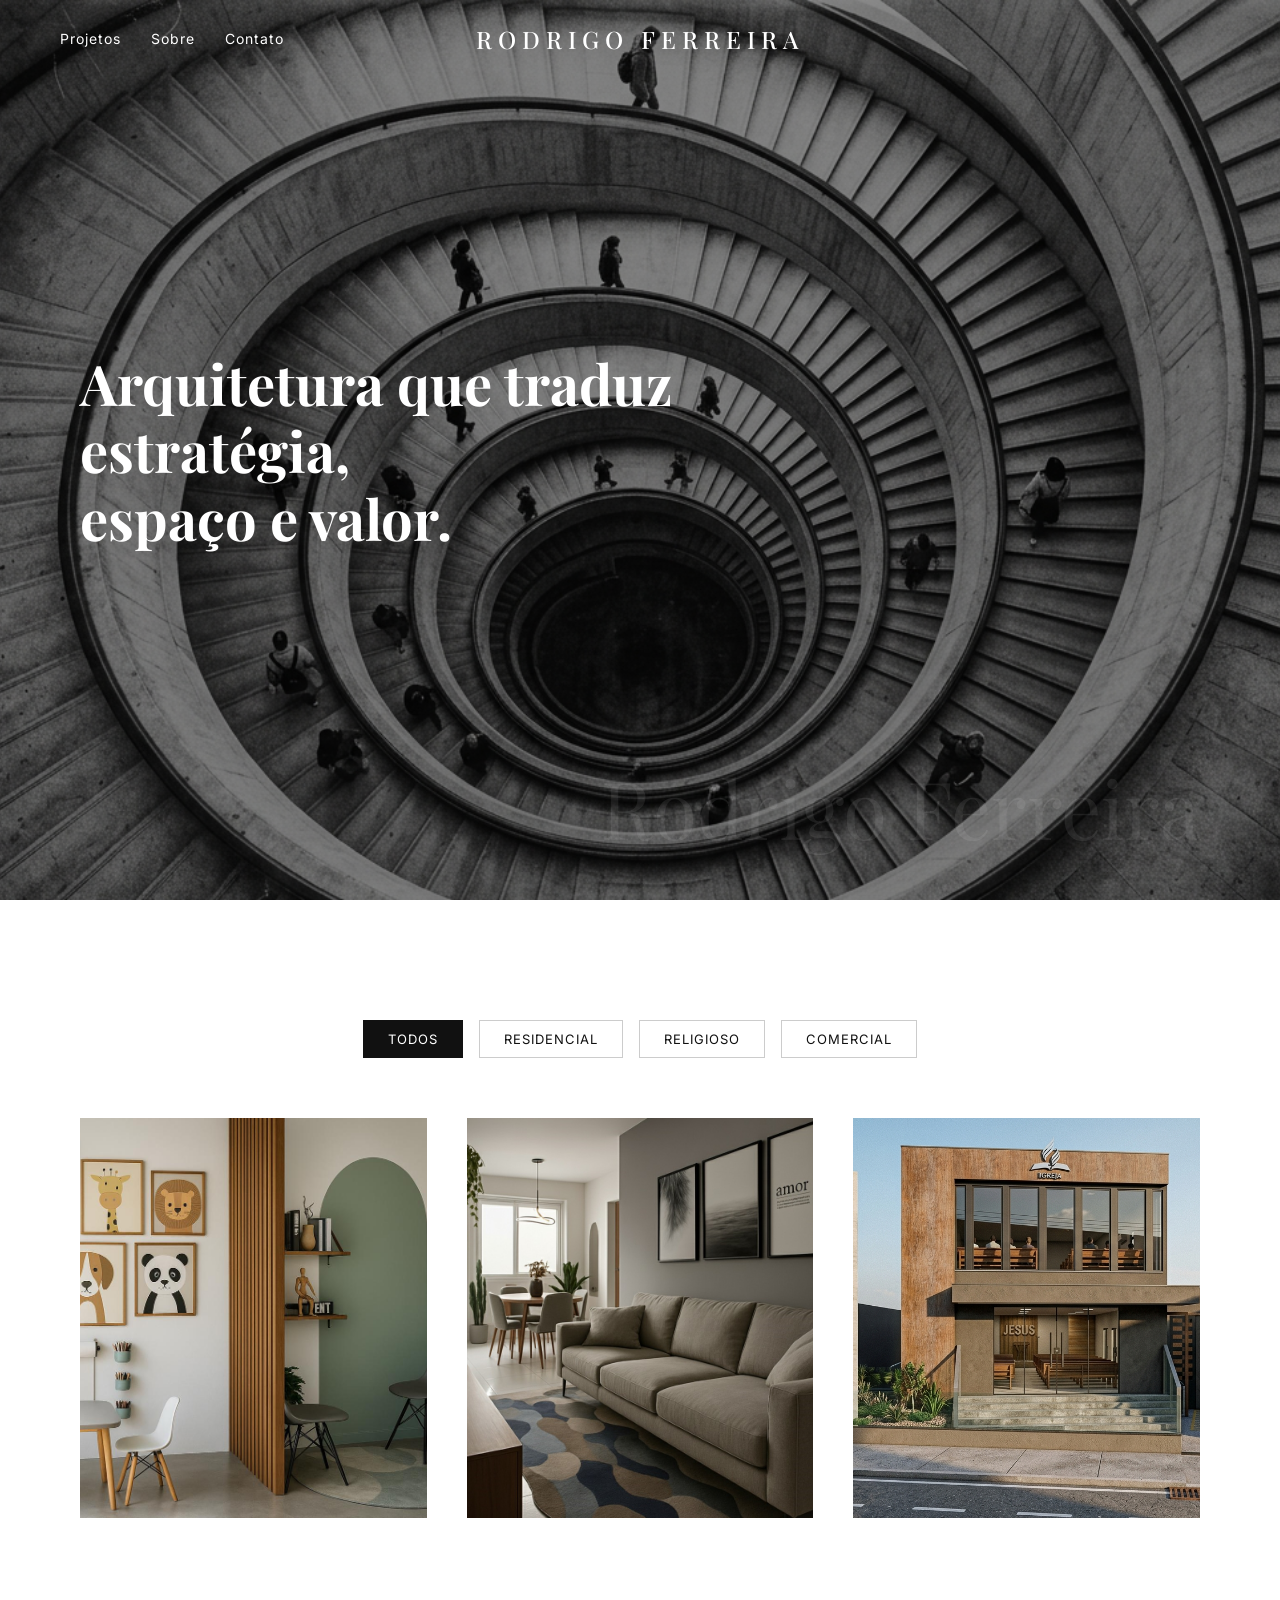
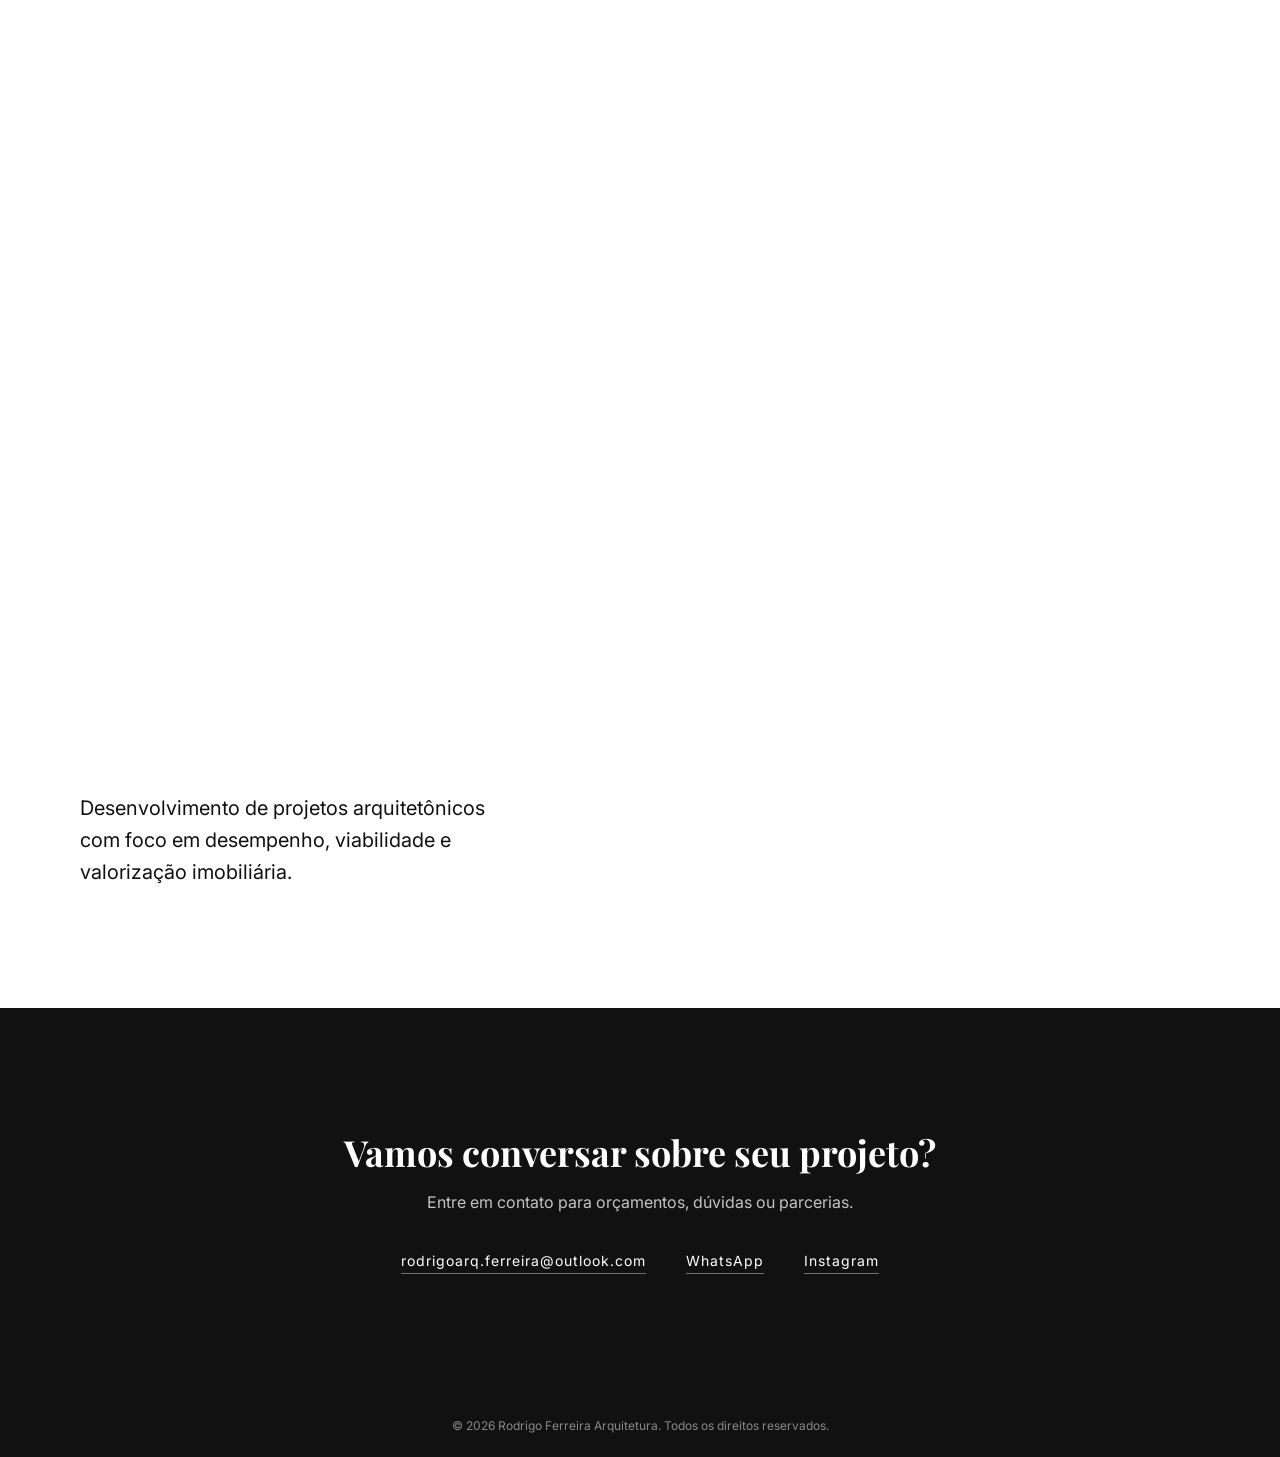
==== index.html @ 80973c03 "Update index.html" ====
<!DOCTYPE html>
<html lang="pt-br">
<head>
<meta charset="UTF-8">
<meta name="viewport" content="width=device-width, initial-scale=1.0">

<title>Rodrigo Ferreira | Arquitetura</title>
<meta name="description" content="Portfólio de projetos arquitetônicos de Rodrigo Ferreira: residencial, comercial e institucional, com foco em desempenho, viabilidade e valorização imobiliária.">

<link href="https://fonts.googleapis.com/css2?family=Playfair+Display:wght@600&family=Inter:wght@300;400&display=swap" rel="stylesheet">

<link rel="stylesheet" href="style.css">
</head>

<body>

<!-- NAV -->
<header class="nav">
    <div class="logo">Rodrigo Ferreira</div>

    <button class="menu-toggle" aria-label="Abrir menu" aria-expanded="false">
        <span></span>
        <span></span>
        <span></span>
    </button>

    <div class="menu">
        <a href="#portfolio">Projetos</a>
        <a href="#about">Sobre</a>
        <a href="#contato">Contato</a>
    </div>
</header>

<!-- HERO COM FUNDO -->
<section class="hero">
    <div class="overlay"></div>

    <h1>
        Arquitetura que traduz estratégia,<br>
        espaço e valor.
    </h1>

    <span class="hero-name">Rodrigo Ferreira</span>
</section>

<!-- PORTFÓLIO -->
<section class="portfolio" id="portfolio">

    <!-- FILTROS DE CATEGORIA -->
    <div class="filters">
        <button class="filter-btn active" data-filter="todos">Todos</button>
        <button class="filter-btn" data-filter="residencial">Residencial</button>
        <button class="filter-btn" data-filter="religioso">Religioso</button>
        <button class="filter-btn" data-filter="comercial">Comercial</button>
    </div>

    <div class="grid">

    <!-- PROJETO 1 -->
    <div class="item" data-category="comercial" data-title="Consultório de Psicologia" data-images="assets/images/psicologia-1.jpg, assets/images/psicologia-2.jpg, assets/images/psicologia-3.jpg">
        <img src="assets/images/psicologia-1.jpg" alt="Consultório de Psicologia" loading="lazy">

        <div class="project-info">
            <h3>Consultório de Psicologia</h3>
            <p>
                Sala comercial projetada para atendimento infantil e adulto,
                com ambientes integrados e abordagem acolhedora.
            </p>
        </div>
    </div>

    <!-- PROJETO 2 -->
    <div class="item" data-category="residencial" data-title="Apartamento Residencial" data-images="assets/images/residencial-1.jpg, assets/images/residencial-2.jpg, assets/images/residencial-3.jpg, assets/images/residencial-4.jpg, assets/images/residencial-5.jpg, assets/images/residencial-6.jpg, assets/images/residencial-7.jpg">
        <img src="assets/images/residencial-1.jpg" alt="Apartamento Residencial" loading="lazy">

        <div class="project-info">
            <h3>Apartamento Residencial</h3>
            <p>
                Projeto de apartamento contemporâneo com ênfase na integração espacial,
                iluminação natural e soluções funcionais para o cotidiano.
            </p>
        </div>
    </div>

    <!-- PROJETO 3 -->
    <div class="item" data-category="religioso" data-title="Igreja Templo do Deus Vivo" data-images="assets/images/religioso-1.jpg, assets/images/religioso-2.jpg, assets/images/religioso-3.jpg, assets/images/religioso-4.jpg">
        <img src="assets/images/religioso-1.jpg" alt="Templo Religioso" loading="lazy">

        <div class="project-info">
            <h3>Igreja Templo do Deus Vivo</h3>
            <p>
                Projeto arquitetônico de templo religioso com foco na organização
                dos espaços de culto, conforto dos usuários e valorização da
                experiência coletiva.
            </p>
        </div>
    </div>

    </div>

</section>

<!-- LIGHTBOX / GALERIA DO PROJETO -->
<div class="lightbox" id="lightbox">
    <button class="lightbox-close" aria-label="Fechar">&times;</button>
    <button class="lightbox-prev" aria-label="Foto anterior">&#8249;</button>

    <div class="lightbox-content">
        <img src="" alt="" id="lightbox-img">
        <h3 id="lightbox-title"></h3>
        <span class="lightbox-counter" id="lightbox-counter"></span>
    </div>

    <button class="lightbox-next" aria-label="Próxima foto">&#8250;</button>
</div>

<!-- VÍDEO DE DESTAQUE -->
<section class="video-section">

    <video autoplay muted loop playsinline>
        <source src="assets/videos/projeto_video.mp4" type="video/mp4">
        Seu navegador não suporta vídeo.
    </video>

    <div class="video-overlay">
        <h2>PROJETO EM DESTAQUE</h2>
    </div>

</section>

<!-- SOBRE -->
<section class="about" id="about">
    <p>
        Desenvolvimento de projetos arquitetônicos com foco em desempenho,
        viabilidade e valorização imobiliária.
    </p>
</section>

<!-- CONTATO -->
<section class="contato" id="contato">
    <h2>Vamos conversar sobre seu projeto?</h2>
    <p>Entre em contato para orçamentos, dúvidas ou parcerias.</p>

    <div class="contato-links">
        <a href="mailto:rodrigoarq.ferreira@outlook.com">rodrigoarq.ferreira@outlook.com</a>
        <a href="https://wa.me/5531992468244" target="_blank" rel="noopener">WhatsApp</a>
        <a href="https://www.instagram.com/rdgoarquiteto?igsh=bmphaG1iZGh3NHo5&utm_source=qr" target="_blank" rel="noopener">Instagram</a>
    </div>
</section>

<footer class="footer">
    <p>&copy; 2026 Rodrigo Ferreira Arquitetura. Todos os direitos reservados.</p>
</footer>

<script src="script.js"></script>

</body>
</html>
---- style.css ----
* {
    margin: 0;
    padding: 0;
    box-sizing: border-box;
}

body {
    font-family: 'Inter', sans-serif;
    color: #fff;
}

/* NAV */
.nav {
    position: fixed;
    width: 100%;
    top: 0;
    padding: 30px 60px;
    display: flex;
    align-items: center;
    justify-content: space-between;
    z-index: 10;
    transition: all 0.3s ease;
}

.logo {
    position: absolute;
    left: 50%;
    transform: translateX(-50%);

    font-family: 'Playfair Display', serif;
    font-size: 24px;
    letter-spacing: 6px;
    text-transform: uppercase;
    font-weight: 500;
}

/* HERO COM IMAGEM */
.hero {
    height: 100vh;
    background: url('assets/images/fundo.jpg') center/cover no-repeat;
    display: flex;
    align-items: center;
    padding: 0 80px;
    position: relative;
}

/* ESCURECER FUNDO (IMPORTANTE PRA LEGIBILIDADE) */
.overlay {
    position: absolute;
    width: 100%;
    height: 100%;
    background: rgba(0,0,0,0.45);
    top: 0;
    left: 0;
    z-index: 1;
}

/* TEXTO */
.hero h1 {
    position: relative;
    font-family: 'Playfair Display', serif;
    font-size: 56px;
    max-width: 700px;
    line-height: 1.2;
    z-index: 2;
}

.hero-name {
    position: absolute;
    bottom: 40px;
    right: 80px;

    font-family: 'Playfair Display', serif;
    font-size: 80px;

    color: white;
    opacity: 0.08;

    z-index: 2;
    pointer-events: none;
}

/* PORTFÓLIO */
.portfolio {
    padding: 120px 80px;
    background: #fff;
    color: #111;
}

/* FILTROS DE CATEGORIA */
.filters {
    display: flex;
    justify-content: center;
    gap: 16px;
    margin-bottom: 60px;
    flex-wrap: wrap;
}

.filter-btn {
    background: none;
    border: 1px solid #ccc;
    color: #111;
    padding: 10px 24px;
    font-family: 'Inter', sans-serif;
    font-size: 13px;
    letter-spacing: 1px;
    text-transform: uppercase;
    cursor: pointer;
    transition: all 0.3s ease;
}

.filter-btn:hover {
    border-color: #111;
}

.filter-btn.active {
    background: #111;
    color: #fff;
    border-color: #111;
}

.grid {
    display: grid;
    grid-template-columns: repeat(3, 1fr);
    gap: 40px;
}

.item.hidden {
    display: none;
}

/* CARD DO PROJETO */
.item {
    position: relative;
    overflow: hidden;
    cursor: pointer;
}

.item img {
    width: 100%;
    height: 400px;
    object-fit: cover;
    transition: transform 0.6s ease;
}

.item:hover img {
    transform: scale(1.05);
}

.project-info {
    position: absolute;
    bottom: 0;
    left: 0;
    width: 100%;
    padding: 25px;

    background: linear-gradient(transparent, rgba(0,0,0,0.8));
    color: white;

    opacity: 0;
    transition: opacity 0.4s ease;
}

.item:hover .project-info {
    opacity: 1;
}

.project-info h3 {
    font-family: 'Playfair Display', serif;
    font-size: 20px;
    margin-bottom: 8px;
}

.project-info p {
    font-size: 14px;
    line-height: 1.4;
}

/* SOBRE */
.about {
    padding: 120px 80px;
    background: #fff;
    color: #111;
    font-size: 20px;
    max-width: 600px;
    line-height: 1.6;
}

/* MENU */
.menu {
    display: flex;
    gap: 30px;
}

.menu a {
    position: relative;
    text-decoration: none;
    color: white;
    font-size: 14px;
    letter-spacing: 1px;
}

.menu a::after {
    content: "";
    position: absolute;
    left: 0;
    bottom: -6px;

    width: 100%;
    height: 1px;
    background: currentColor;

    opacity: 0;
    transform: translateX(-10px);

    transition: all 0.5s ease;
}

.menu a:visited,
.menu a:link,
.menu a:hover,
.menu a:active {
    color: inherit;
}

.menu a:hover::after {
    opacity: 1;
    transform: translateX(0);
}

.logo,
.menu a {
    color: white;
    transition: color 0.3s ease;
}

/* ESTADO AO ROLAR */
.nav.scrolled {
    background: rgba(255,255,255,0.85);
    backdrop-filter: blur(15px);
}

.nav.scrolled .logo,
.nav.scrolled .menu a {
    color: #111;
}

/* BOTÃO HAMBÚRGUER (só aparece no mobile) */
.menu-toggle {
    display: none;
    flex-direction: column;
    justify-content: center;
    gap: 5px;
    width: 32px;
    height: 32px;
    background: none;
    border: none;
    cursor: pointer;
    z-index: 20;
}

.menu-toggle span {
    display: block;
    width: 100%;
    height: 2px;
    background: white;
    transition: all 0.3s ease;
}

.nav.scrolled .menu-toggle span {
    background: #111;
}

.menu-toggle.open span:nth-child(1) {
    transform: translateY(7px) rotate(45deg);
}

.menu-toggle.open span:nth-child(2) {
    opacity: 0;
}

.menu-toggle.open span:nth-child(3) {
    transform: translateY(-7px) rotate(-45deg);
}

/* SEÇÃO DE VÍDEO */
.video-section {
    position: relative;
    width: 100%;
    height: 70vh;
    overflow: hidden;
}

.video-section video {
    width: 100%;
    height: 100%;
    object-fit: cover;
}

.video-overlay {
    position: absolute;
    bottom: 30px;
    left: 40px;
    background: none;
}

.video-overlay h2 {
    font-size: 15px;
    opacity: 0.4;
    letter-spacing: 2px;
    color: white;
}

/* CONTATO */
.contato {
    padding: 120px 80px;
    background: #111;
    color: #fff;
    text-align: center;
}

.contato h2 {
    font-family: 'Playfair Display', serif;
    font-size: 36px;
    margin-bottom: 16px;
}

.contato p {
    font-size: 16px;
    opacity: 0.75;
    margin-bottom: 40px;
}

.contato-links {
    display: flex;
    justify-content: center;
    gap: 40px;
    flex-wrap: wrap;
}

.contato-links a {
    color: #fff;
    text-decoration: none;
    font-size: 14px;
    letter-spacing: 1px;
    border-bottom: 1px solid rgba(255,255,255,0.4);
    padding-bottom: 4px;
    transition: opacity 0.3s ease;
}

.contato-links a:hover {
    opacity: 0.6;
}

/* FOOTER */
.footer {
    background: #111;
    color: rgba(255,255,255,0.5);
    text-align: center;
    padding: 24px;
    font-size: 12px;
}

/* LIGHTBOX */
.lightbox {
    display: none;
    position: fixed;
    top: 0;
    left: 0;
    width: 100%;
    height: 100%;
    background: rgba(0,0,0,0.92);
    z-index: 100;
    align-items: center;
    justify-content: center;
}

.lightbox.open {
    display: flex;
}

.lightbox-content {
    max-width: 85%;
    max-height: 85vh;
    text-align: center;
}

.lightbox-content img {
    max-width: 100%;
    max-height: 70vh;
    object-fit: contain;
    display: block;
    margin: 0 auto;
}

.lightbox-content h3 {
    font-family: 'Playfair Display', serif;
    color: #fff;
    margin-top: 20px;
    font-size: 20px;
}

.lightbox-counter {
    display: block;
    color: rgba(255,255,255,0.5);
    font-size: 13px;
    margin-top: 8px;
    letter-spacing: 1px;
}

.lightbox-close,
.lightbox-prev,
.lightbox-next {
    position: absolute;
    background: none;
    border: none;
    color: #fff;
    cursor: pointer;
    transition: opacity 0.3s ease;
}

.lightbox-close {
    top: 24px;
    right: 32px;
    font-size: 36px;
    line-height: 1;
}

.lightbox-prev,
.lightbox-next {
    top: 50%;
    transform: translateY(-50%);
    font-size: 48px;
    padding: 0 16px;
}

.lightbox-prev {
    left: 16px;
}

.lightbox-next {
    right: 16px;
}

.lightbox-close:hover,
.lightbox-prev:hover,
.lightbox-next:hover {
    opacity: 0.6;
}

/* ===================== */
/* RESPONSIVO TABLET */
/* ===================== */
@media (max-width: 1024px) {
    .grid {
        grid-template-columns: repeat(2, 1fr);
    }
}

/* ===================== */
/* RESPONSIVO MOBILE */
/* ===================== */
@media (max-width: 768px) {

    /* NAV */
    .nav {
        padding: 20px;
    }

    .logo {
        font-size: 18px;
        letter-spacing: 3px;
    }

    .menu-toggle {
        display: flex;
        margin-left: auto;
    }

    .menu {
        display: none;
        position: fixed;
        top: 0;
        right: 0;
        height: 100vh;
        width: 70%;
        max-width: 300px;
        background: #111;
        flex-direction: column;
        align-items: flex-start;
        justify-content: center;
        gap: 30px;
        padding: 40px;
    }

    .menu.open {
        display: flex;
    }

    .menu a {
        color: #fff;
        font-size: 18px;
    }

    /* HERO */
    .hero {
        padding: 0 20px;
        height: 80vh;
    }

    .hero h1 {
        font-size: 32px;
    }

    .hero-name {
        font-size: 40px;
        right: 20px;
        bottom: 20px;
    }

    /* PORTFÓLIO */
    .portfolio {
        padding: 60px 20px;
    }

    .filters {
        gap: 10px;
        margin-bottom: 40px;
    }

    .filter-btn {
        padding: 8px 16px;
        font-size: 12px;
    }

    .grid {
        grid-template-columns: 1fr;
        gap: 20px;
    }

    .item img {
        height: 250px;
    }

    /* SOBRE */
    .about {
        padding: 60px 20px;
        font-size: 16px;
    }

    /* CONTATO */
    .contato {
        padding: 60px 20px;
    }

    .contato-links {
        flex-direction: column;
        gap: 20px;
    }

    /* LIGHTBOX */
    .lightbox-content {
        max-width: 95%;
    }

    .lightbox-close {
        top: 16px;
        right: 16px;
        font-size: 30px;
    }

    .lightbox-prev,
    .lightbox-next {
        font-size: 32px;
        padding: 0 8px;
    }
}
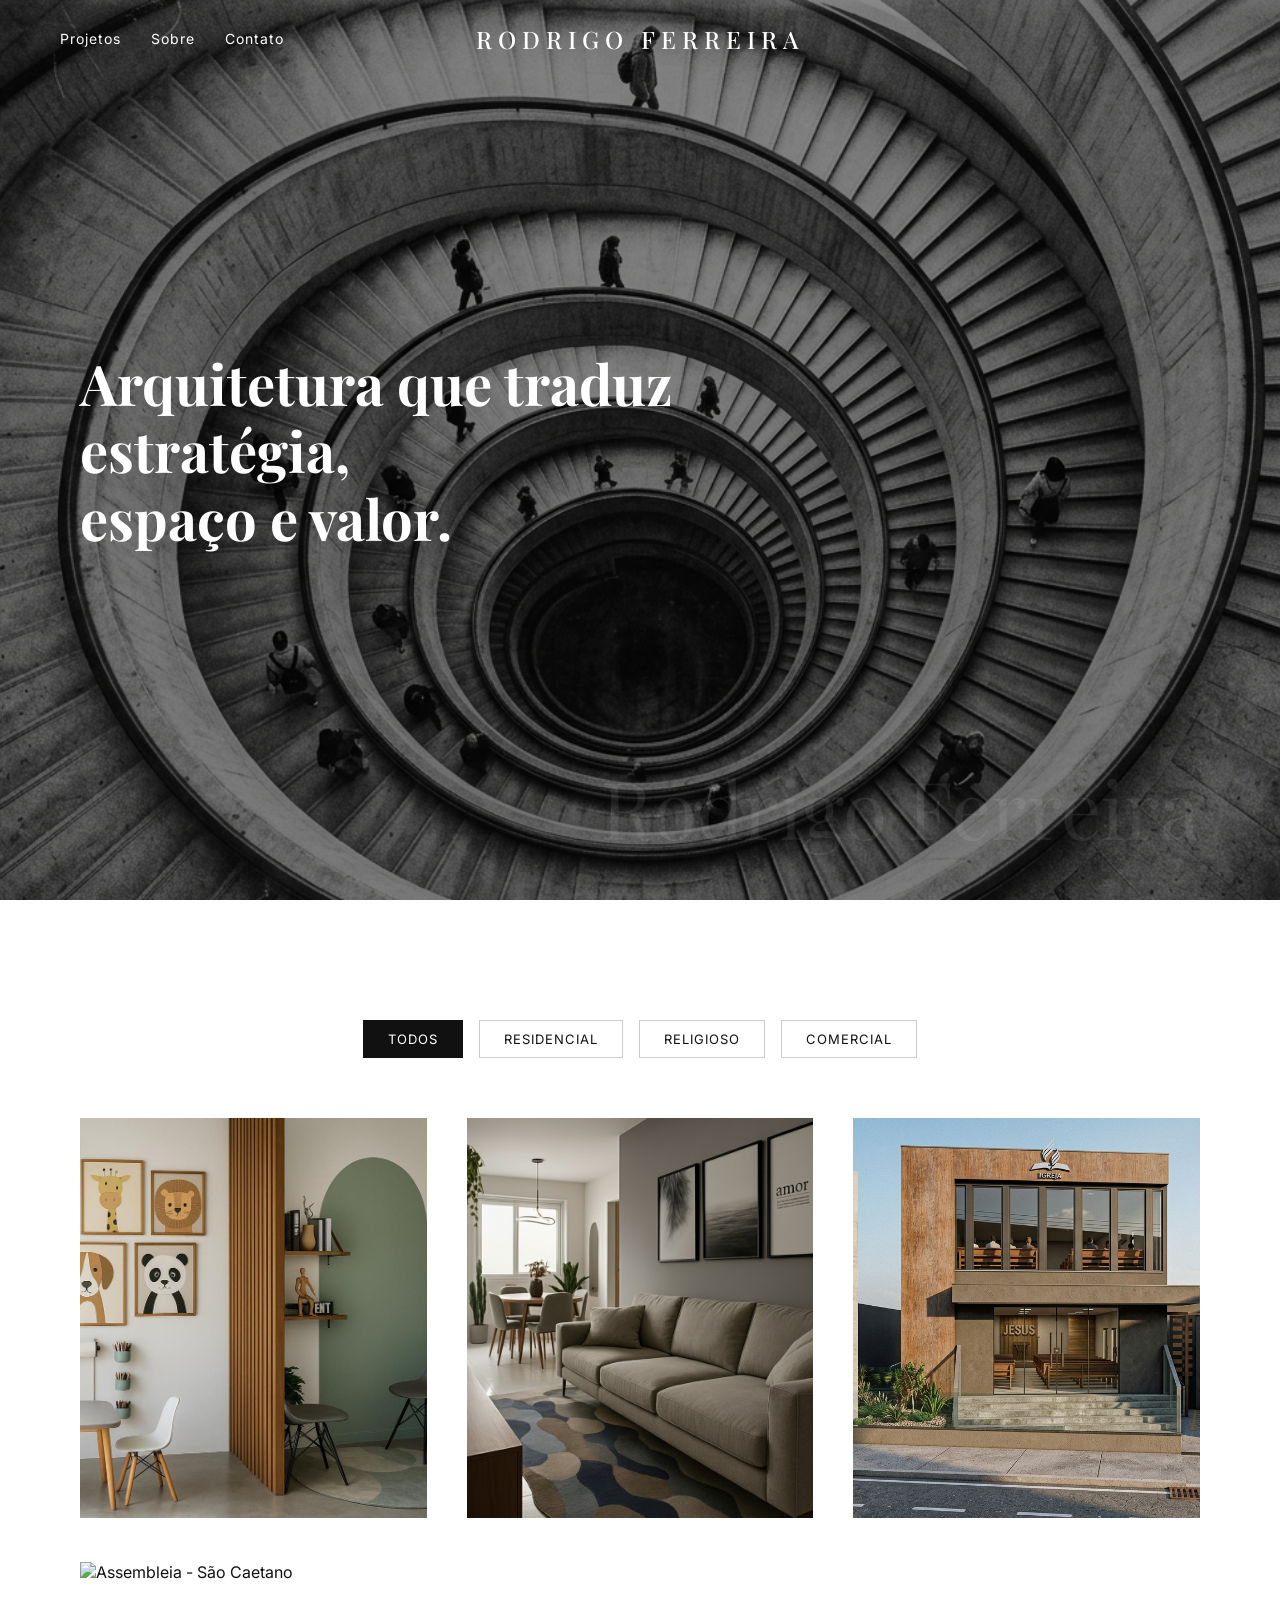
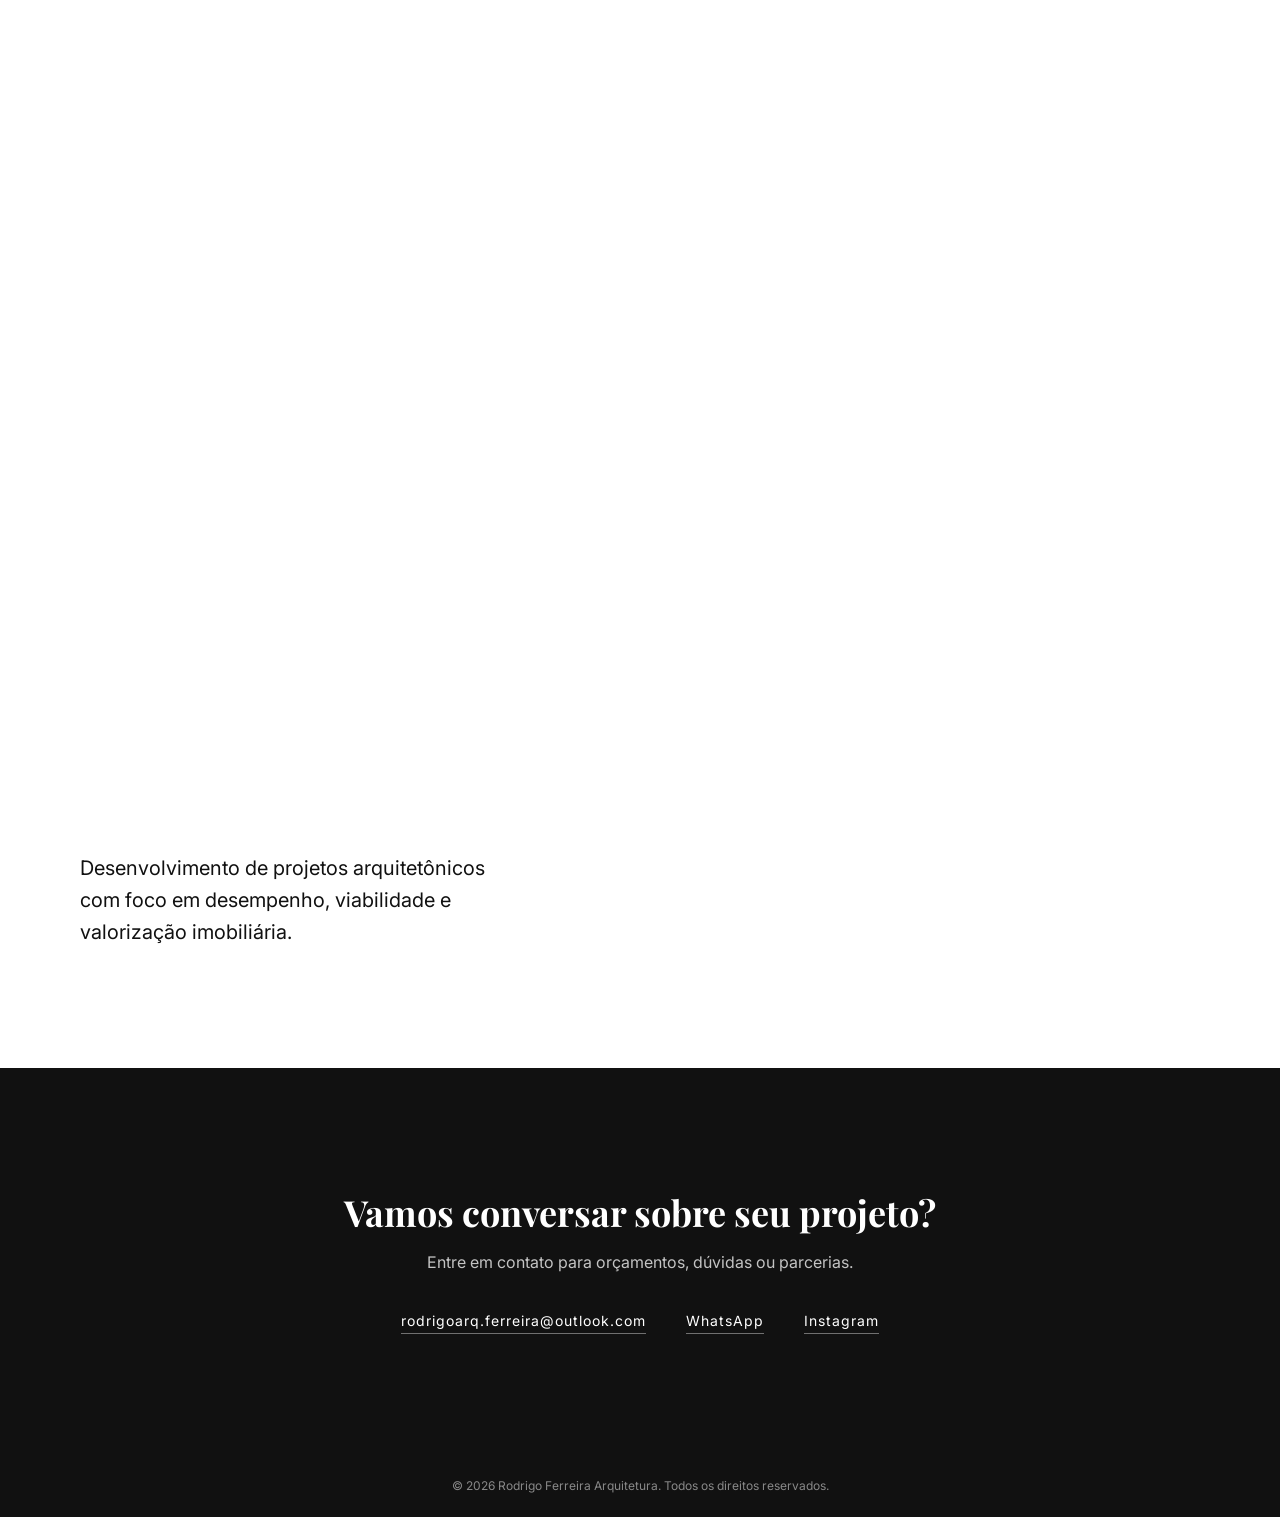
==== commit b30a2683: "Update index.html" ====
--- a/index.html
+++ b/index.html
@@ -96,7 +96,19 @@
         </div>
     </div>
 
+    <!-- PROJETO 4 -->
+    <div class="item" data-category="religioso" data-title="Assembleia - São Caetano" data-images="assets/images/assembleia-saocaetano-1.jpg, assets/images/assembleia-saocaetano-2.jpg, assets/images/assembleia-saocaetano-3.jpg, assets/images/assembleia-saocaetano-4.jpg, assets/images/assembleia-saocaetano-5.jpg">
+        <img src="assets/images/assembleia-saocaetano-1.jpg" alt="Assembleia - São Caetano" loading="lazy">
+ 
+        <div class="project-info">
+            <h3>Assembleia - São Caetano</h3>
+            <p>
+                Reforma arquitetônica com foco na renovação da fachada, hall de entrada e ambientes internos do templo, unindo identidade visual renovada ao conforto e funcionalidade dos espaços de culto.
+            </p>
+        </div>
     </div>
+ 
+    </div>    
 
 </section>
 
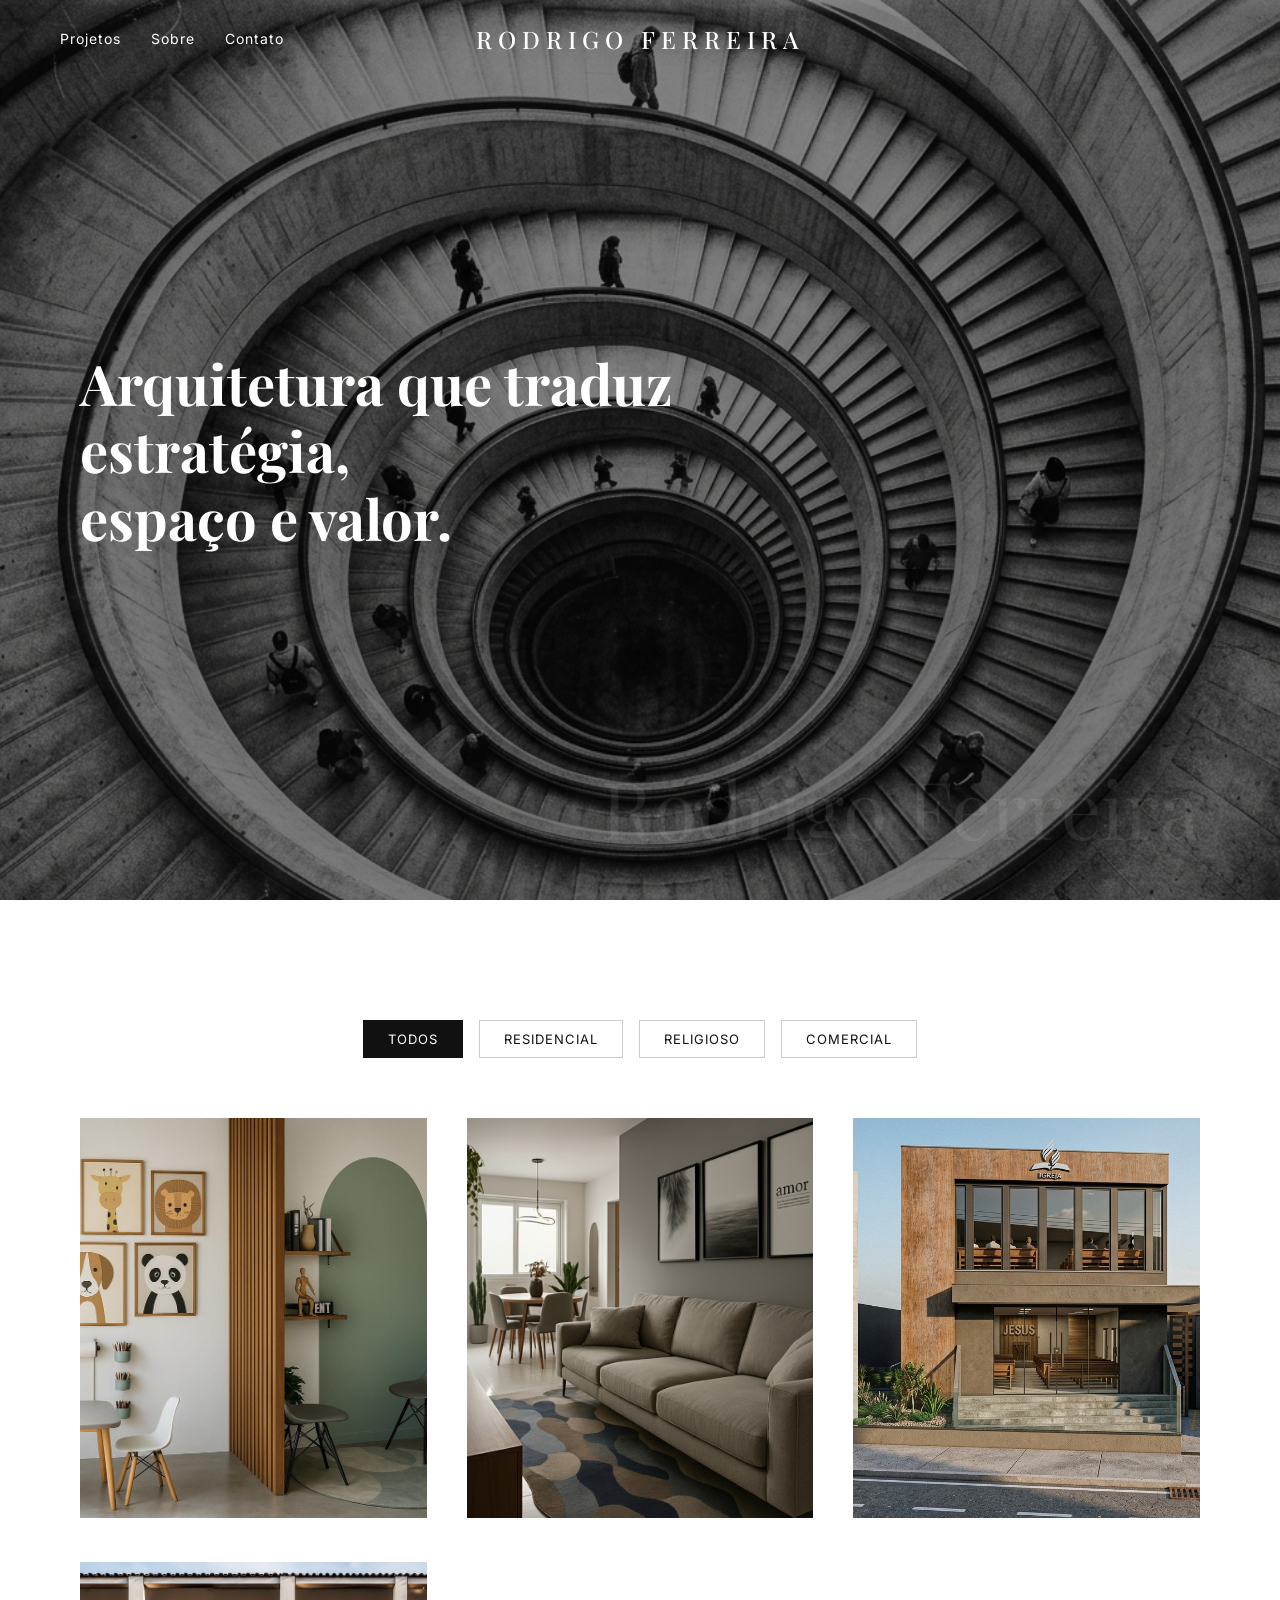
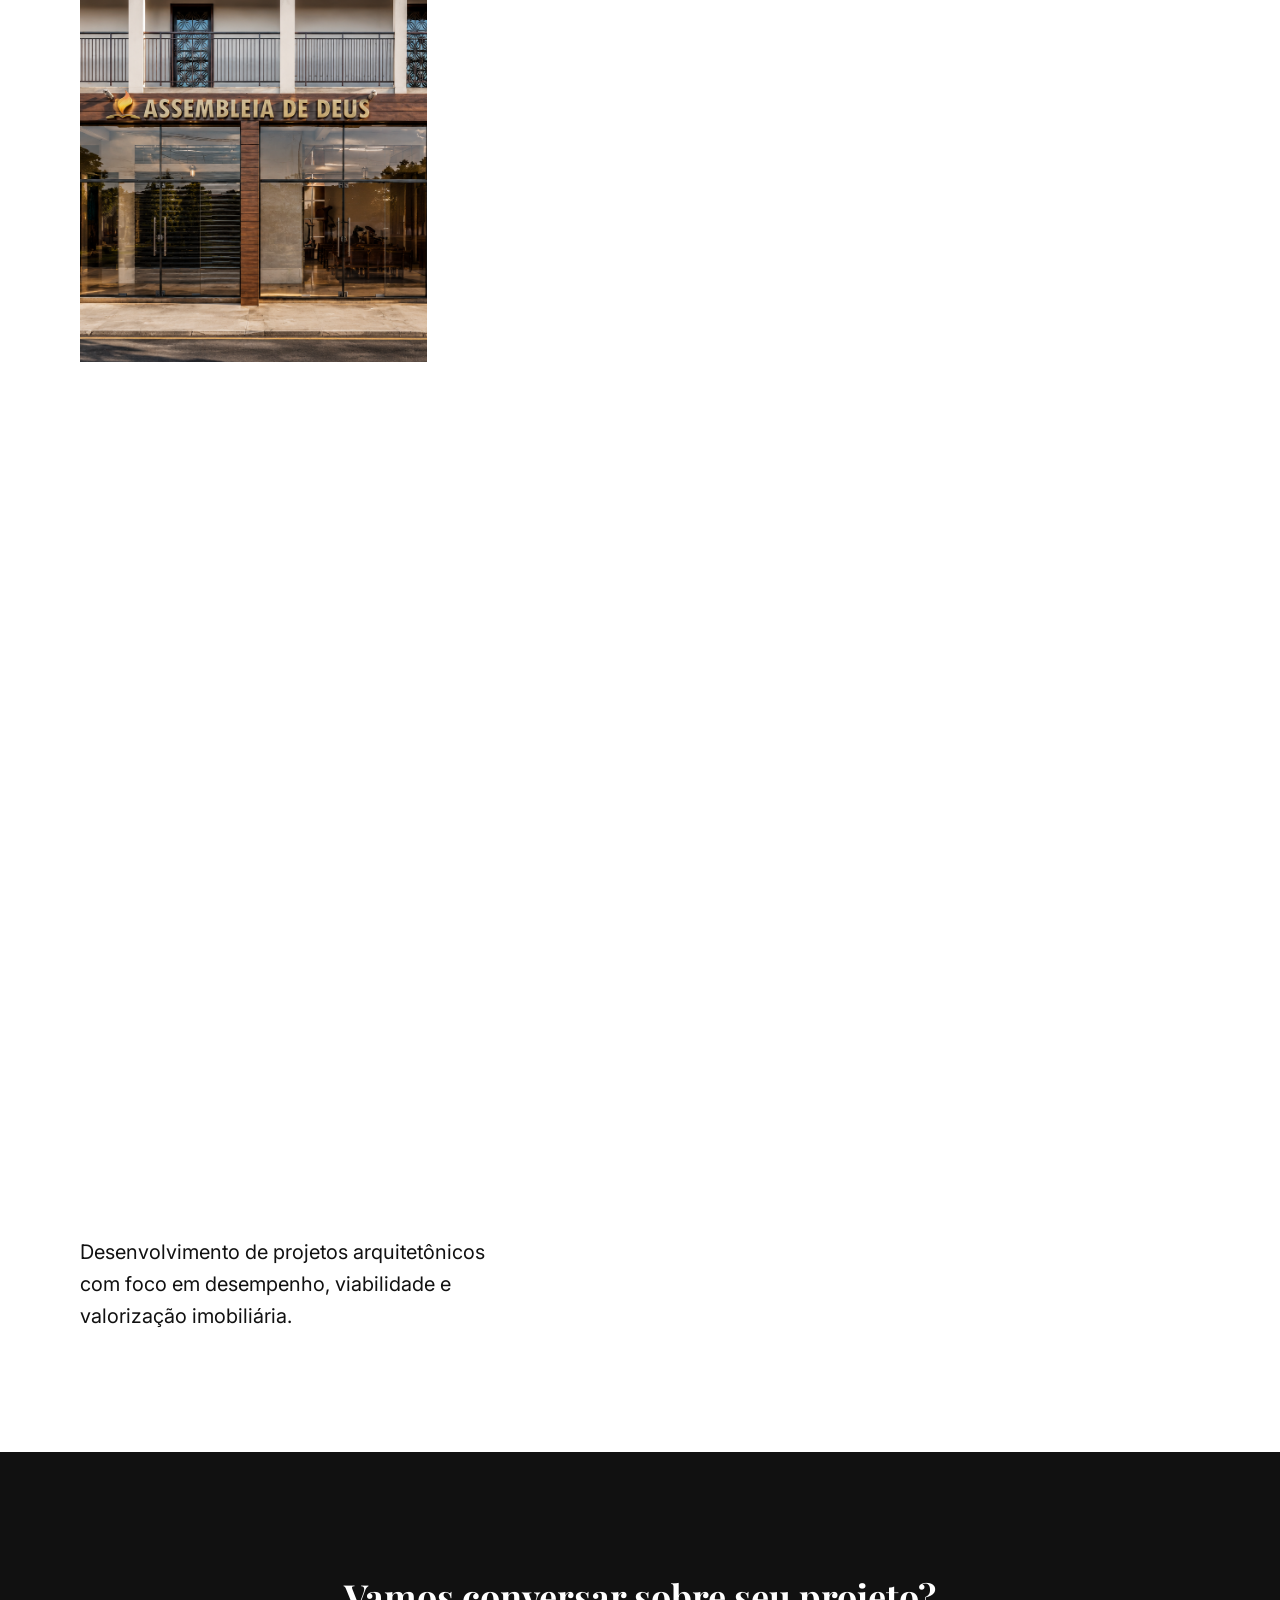
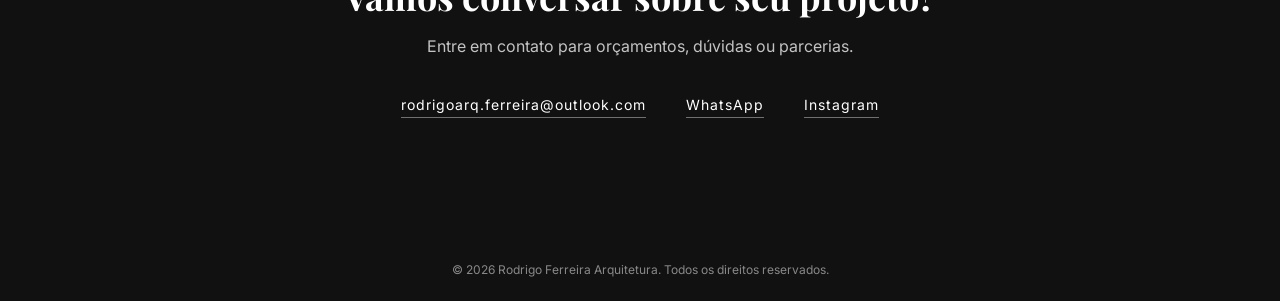
==== commit a02e8f24: "Add new video items to the video section Updated video section to include new video items with overl" ====
--- a/index.html
+++ b/index.html
@@ -126,16 +126,27 @@
     <button class="lightbox-next" aria-label="Próxima foto">&#8250;</button>
 </div>
 
-<!-- VÍDEO DE DESTAQUE -->
+<!-- VÍDEOS EM DESTAQUE -->
 <section class="video-section">
-
-    <video autoplay muted loop playsinline>
-        <source src="assets/videos/projeto_video.mp4" type="video/mp4">
-        Seu navegador não suporta vídeo.
-    </video>
-
-    <div class="video-overlay">
-        <h2>PROJETO EM DESTAQUE</h2>
+ 
+    <div class="video-item">
+        <video autoplay muted loop playsinline>
+            <source src="assets/videos/residencial.mp4" type="video/mp4">
+            Seu navegador não suporta vídeo.
+        </video>
+        <div class="video-overlay">
+            <h2>Apartamento Residencial</h2>
+        </div>
+    </div>
+ 
+    <div class="video-item">
+        <video autoplay muted loop playsinline>
+            <source src="assets/videos/assembleia-saocaetano.mp4" type="video/mp4">
+            Seu navegador não suporta vídeo.
+        </video>
+        <div class="video-overlay">
+            <h2>Assembleia - São Caetano</h2>
+        </div>
     </div>
 
 </section>
--- a/style.css
+++ b/style.css
@@ -1,4 +1,3 @@
-
 * {
     margin: 0;
     padding: 0;
@@ -284,15 +283,21 @@
     transform: translateY(-7px) rotate(-45deg);
 }
 
-/* SEÇÃO DE VÍDEO */
+/* SEÇÃO DE VÍDEOS */
 .video-section {
+    display: flex;
+    width: 100%;
+    height: 70vh;
+}
+
+.video-item {
     position: relative;
-    width: 100%;
-    height: 70vh;
+    width: 50%;
+    height: 100%;
     overflow: hidden;
 }
 
-.video-section video {
+.video-item video {
     width: 100%;
     height: 100%;
     object-fit: cover;
@@ -575,4 +580,15 @@
         font-size: 32px;
         padding: 0 8px;
     }
-}
+
+    /* VÍDEOS */
+    .video-section {
+        flex-direction: column;
+        height: auto;
+    }
+
+    .video-item {
+        width: 100%;
+        height: 40vh;
+    }
+}
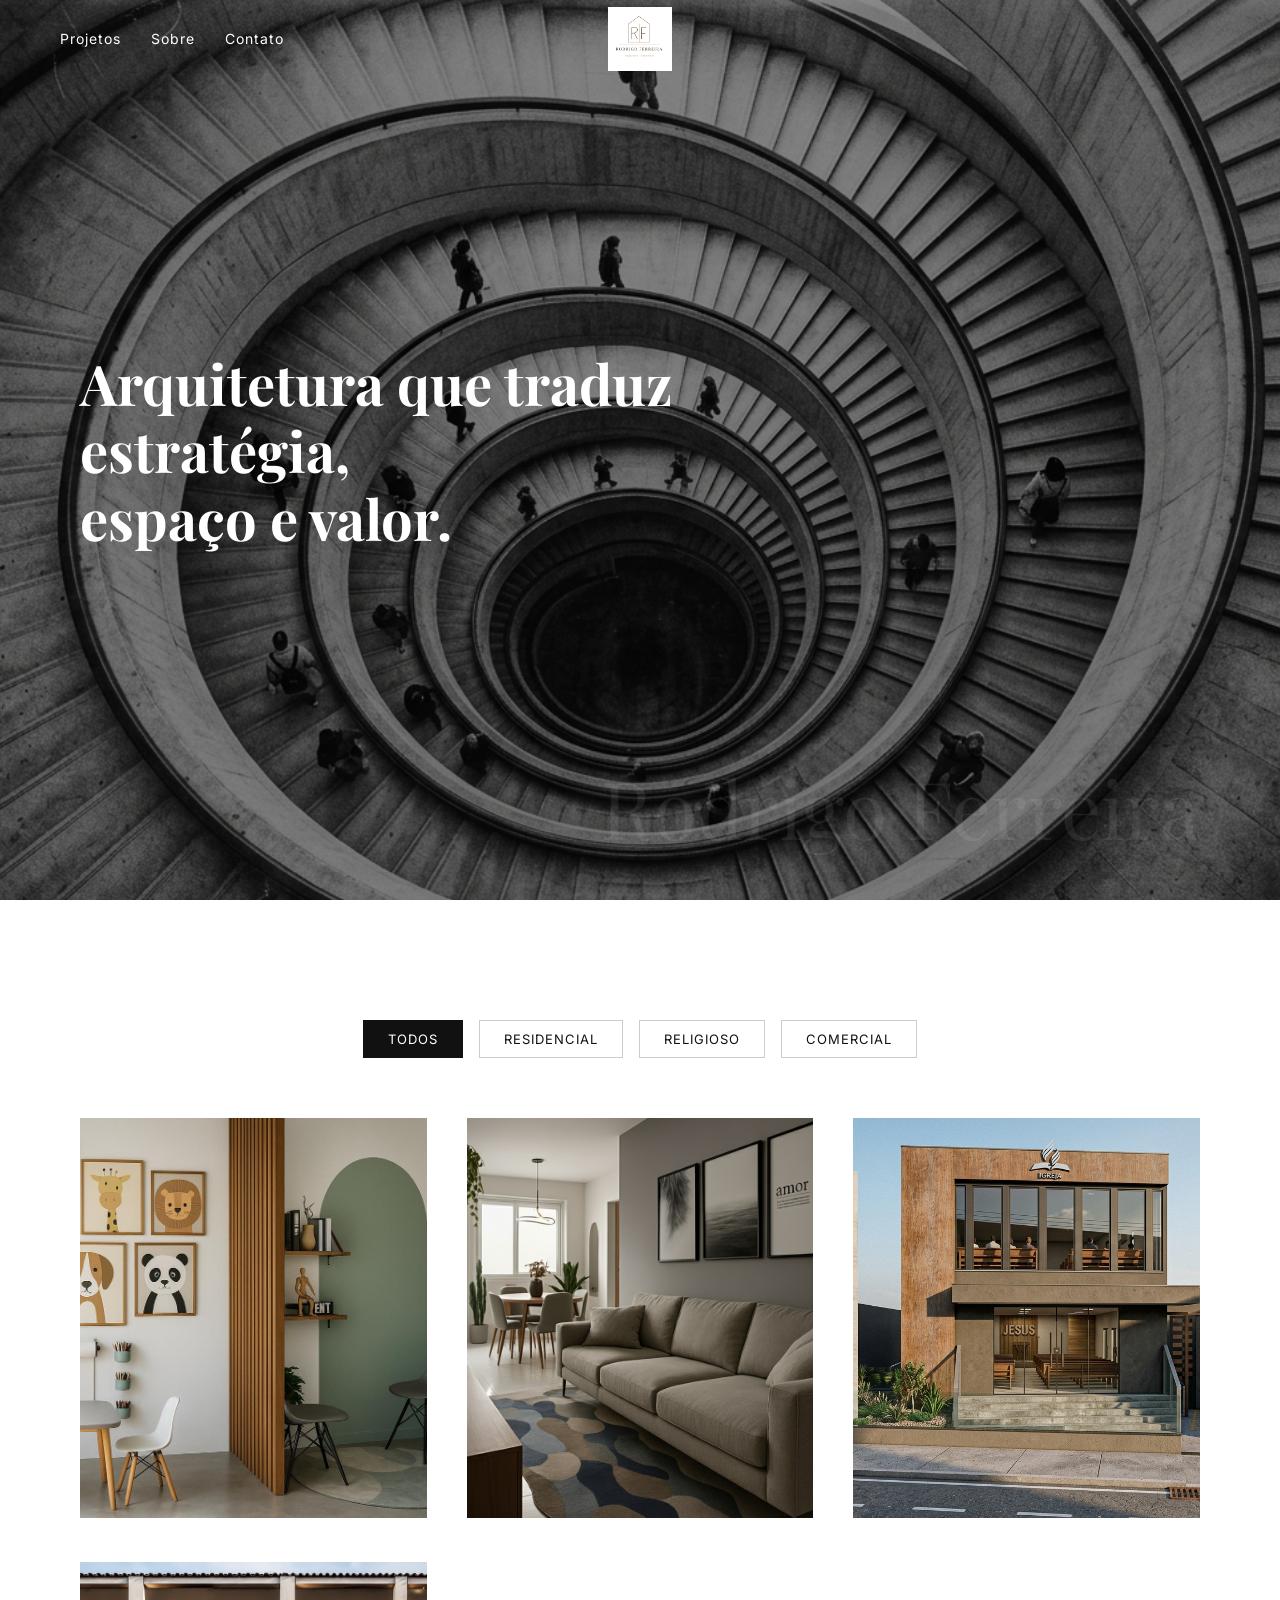
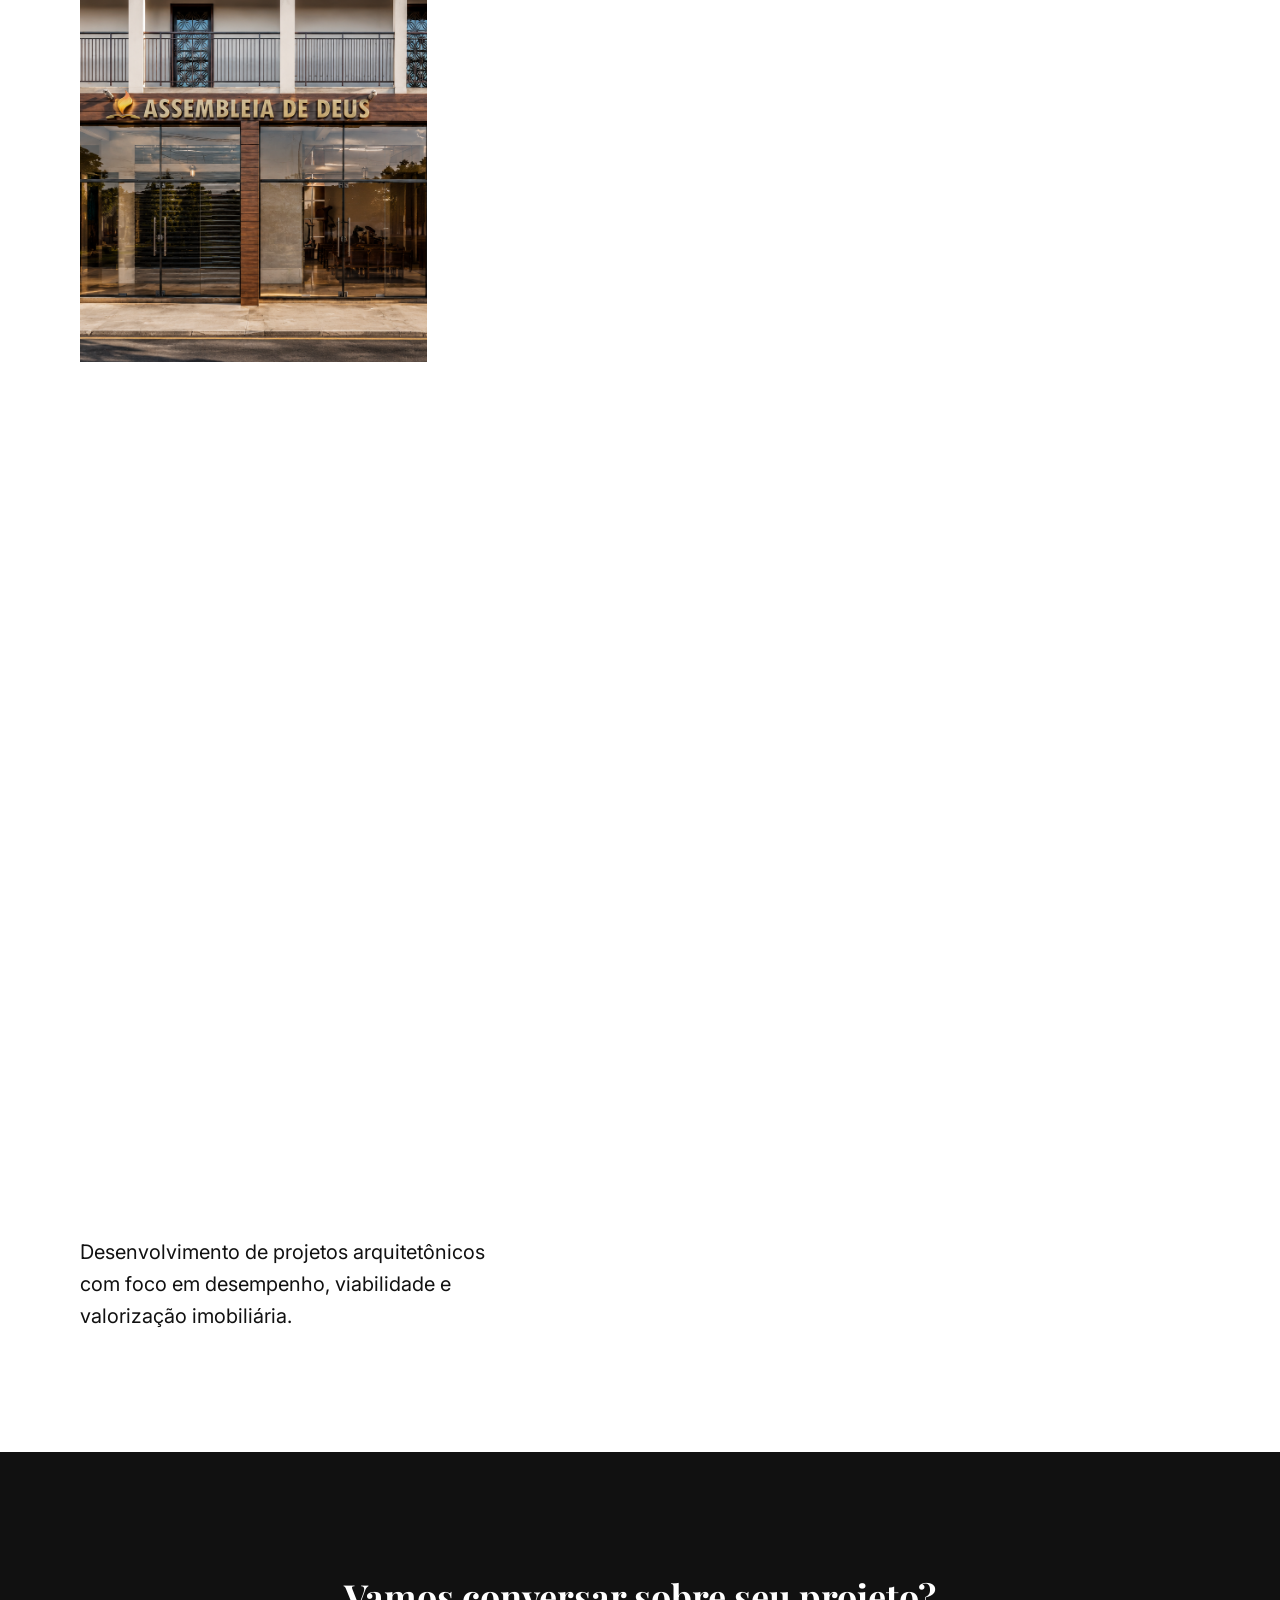
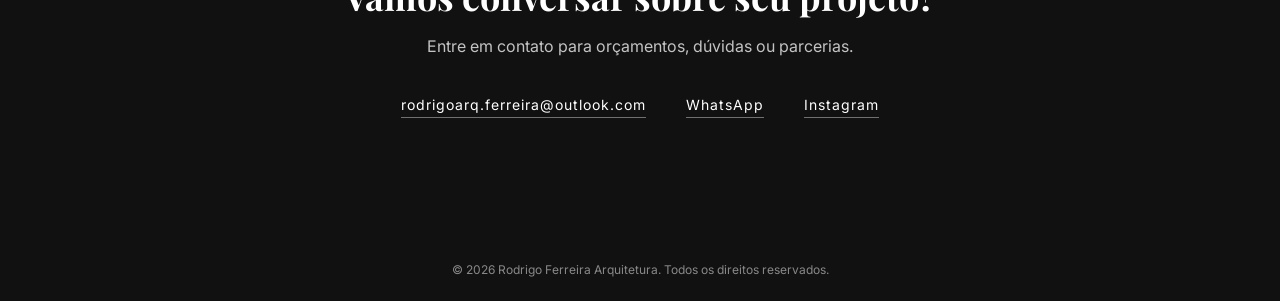
==== commit 2b21841c: "Update index.html" ====
--- a/index.html
+++ b/index.html
@@ -16,14 +16,16 @@
 
 <!-- NAV -->
 <header class="nav">
-    <div class="logo">Rodrigo Ferreira</div>
-
+    <a href="#" class="logo">
+        <img src="assets/images/logo.png" alt="Rodrigo Ferreira Arquiteto">
+    </a>
+ 
     <button class="menu-toggle" aria-label="Abrir menu" aria-expanded="false">
         <span></span>
         <span></span>
         <span></span>
     </button>
-
+ 
     <div class="menu">
         <a href="#portfolio">Projetos</a>
         <a href="#about">Sobre</a>
--- a/style.css
+++ b/style.css
@@ -26,12 +26,14 @@
     position: absolute;
     left: 50%;
     transform: translateX(-50%);
-
-    font-family: 'Playfair Display', serif;
-    font-size: 24px;
-    letter-spacing: 6px;
-    text-transform: uppercase;
-    font-weight: 500;
+    display: block;
+}
+
+.logo img {
+    height: 64px;
+    width: auto;
+    display: block;
+    transition: filter 0.3s ease;
 }
 
 /* HERO COM IMAGEM */
@@ -240,7 +242,6 @@
     backdrop-filter: blur(15px);
 }
 
-.nav.scrolled .logo,
 .nav.scrolled .menu a {
     color: #111;
 }
@@ -473,9 +474,8 @@
         padding: 20px;
     }
 
-    .logo {
-        font-size: 18px;
-        letter-spacing: 3px;
+    .logo img {
+        height: 44px;
     }
 
     .menu-toggle {
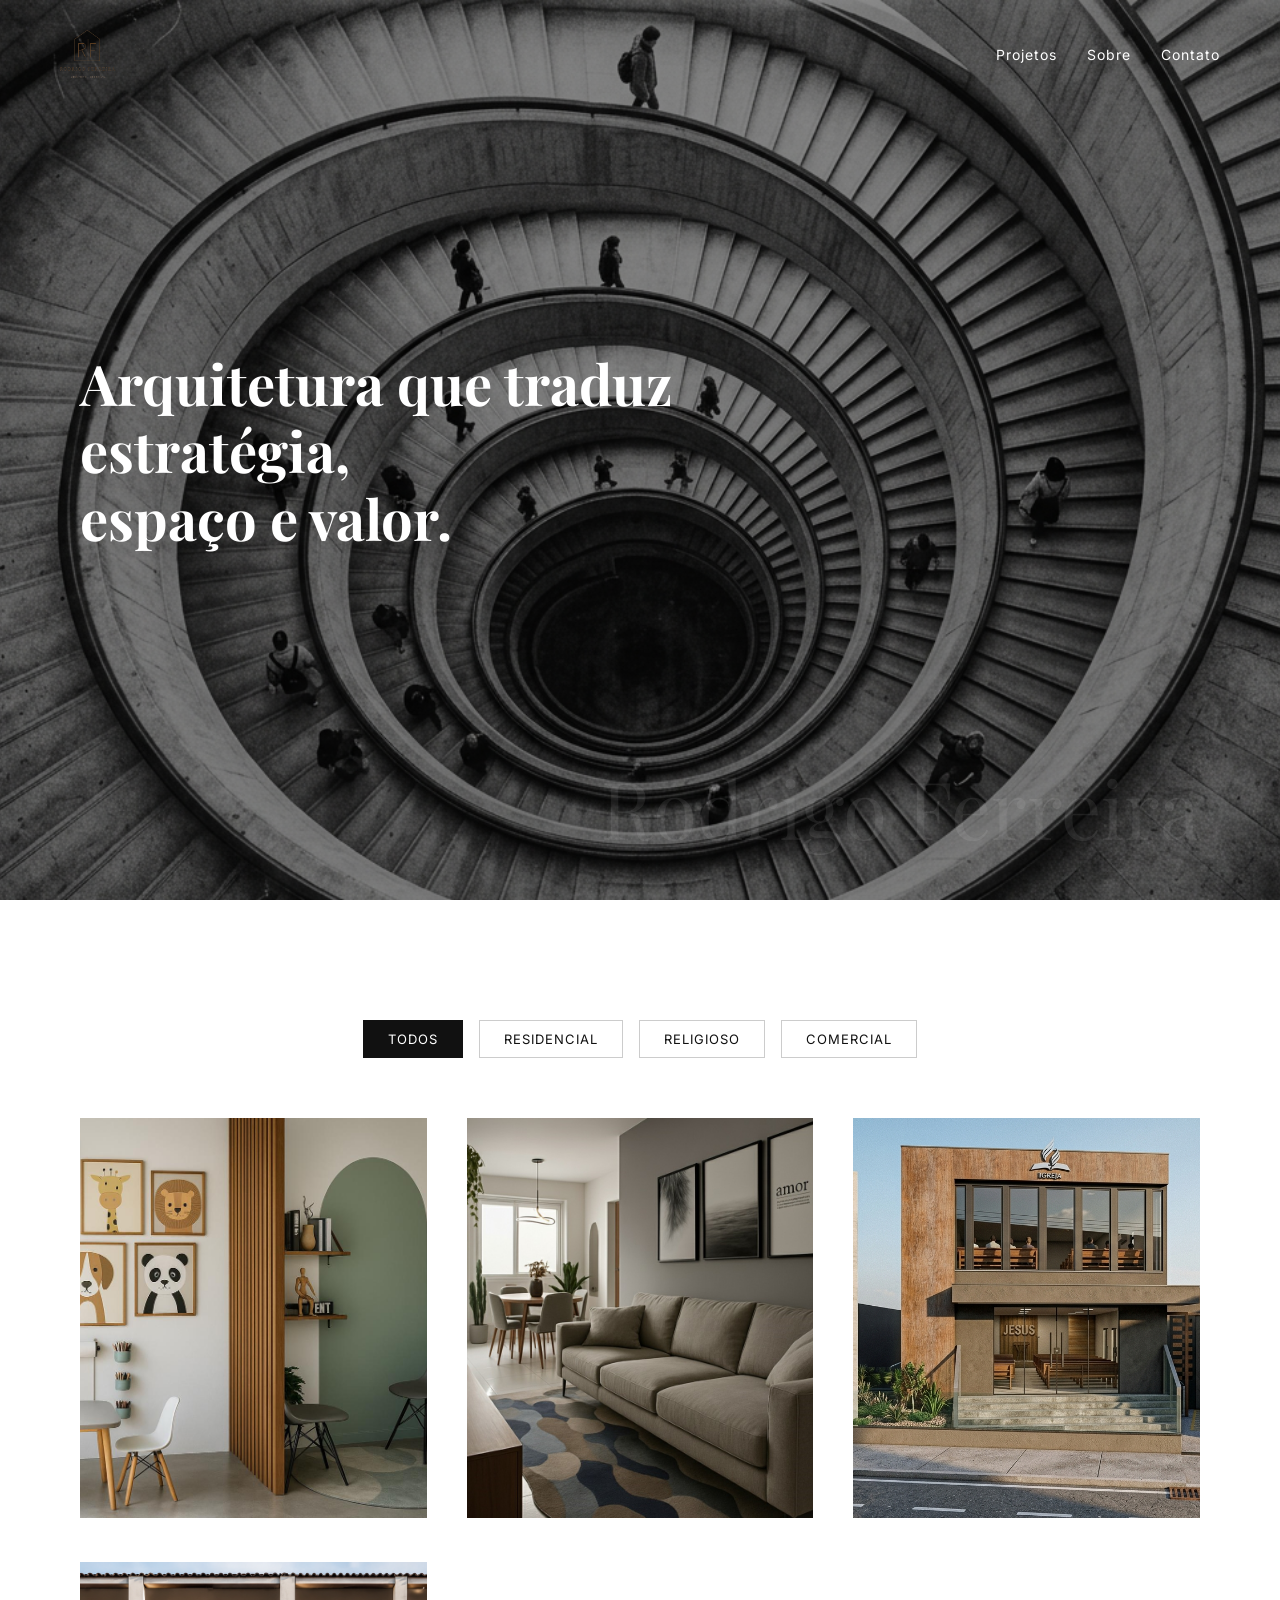
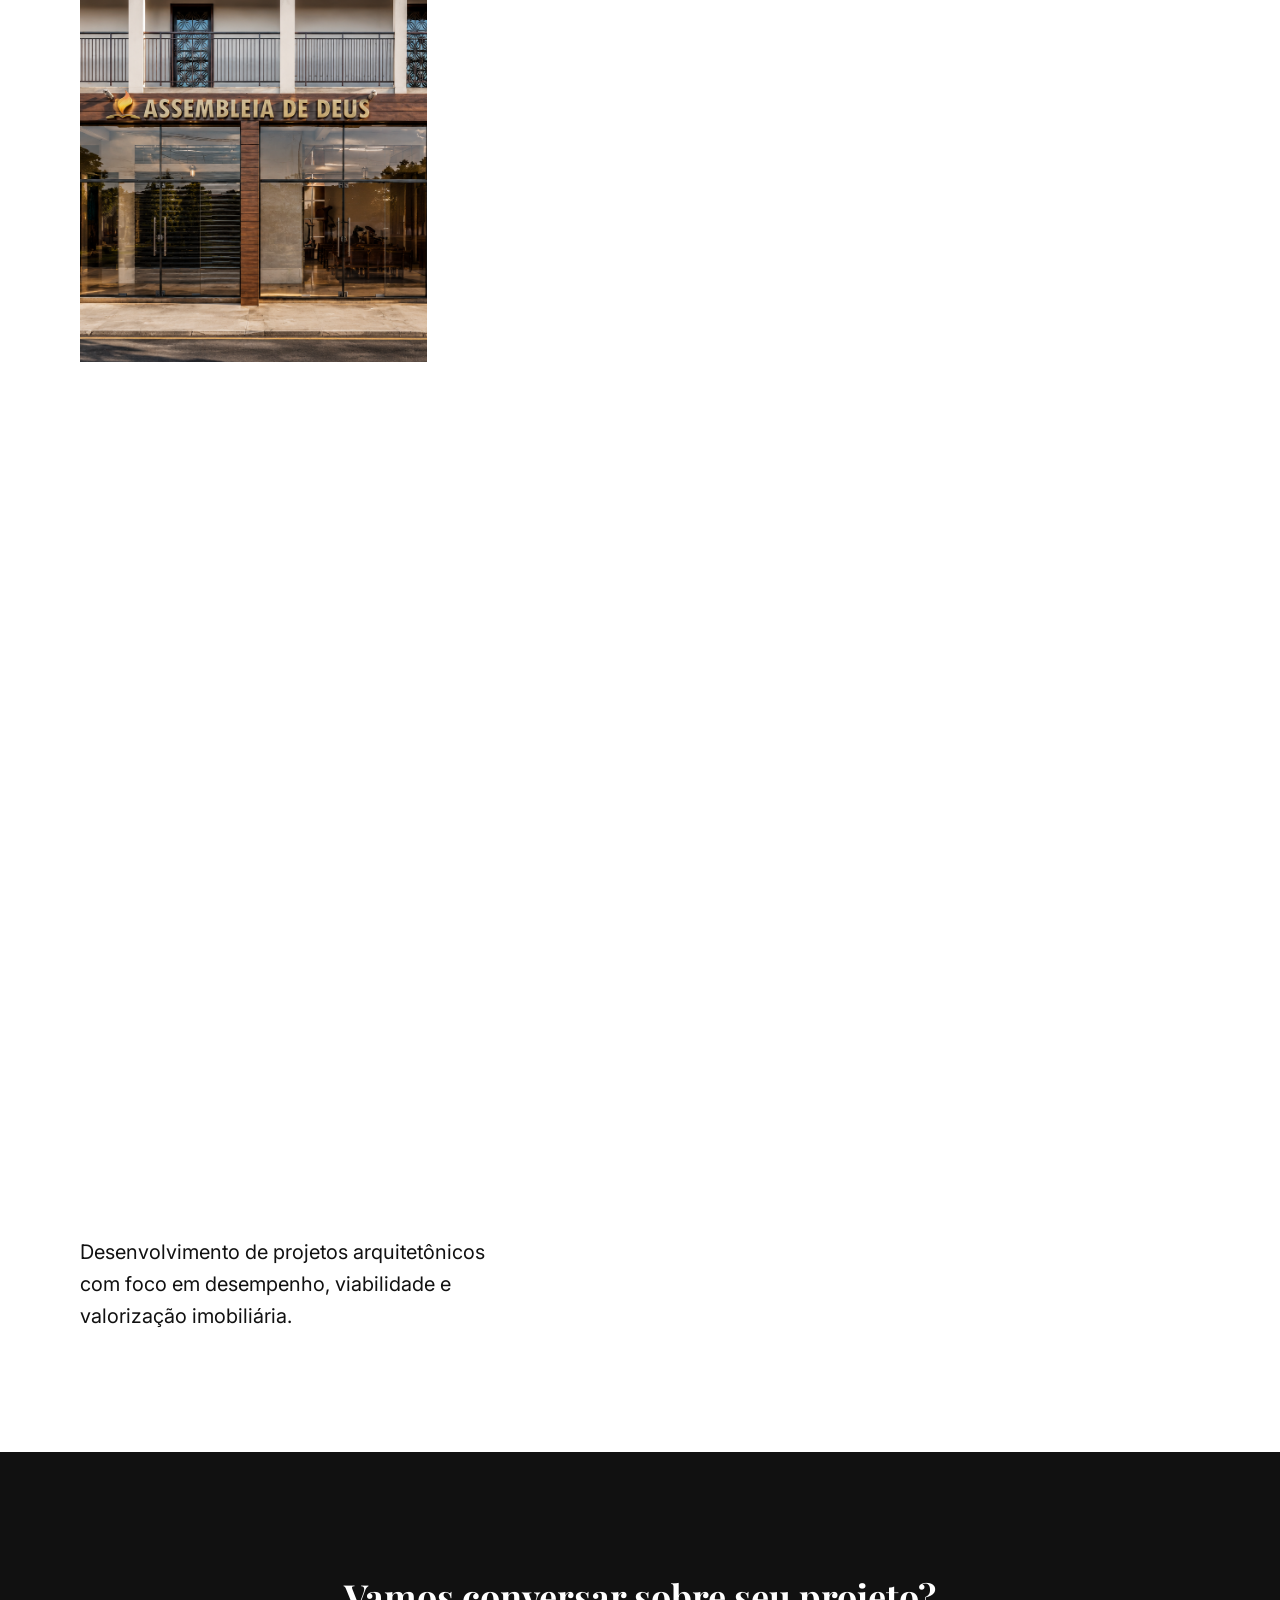
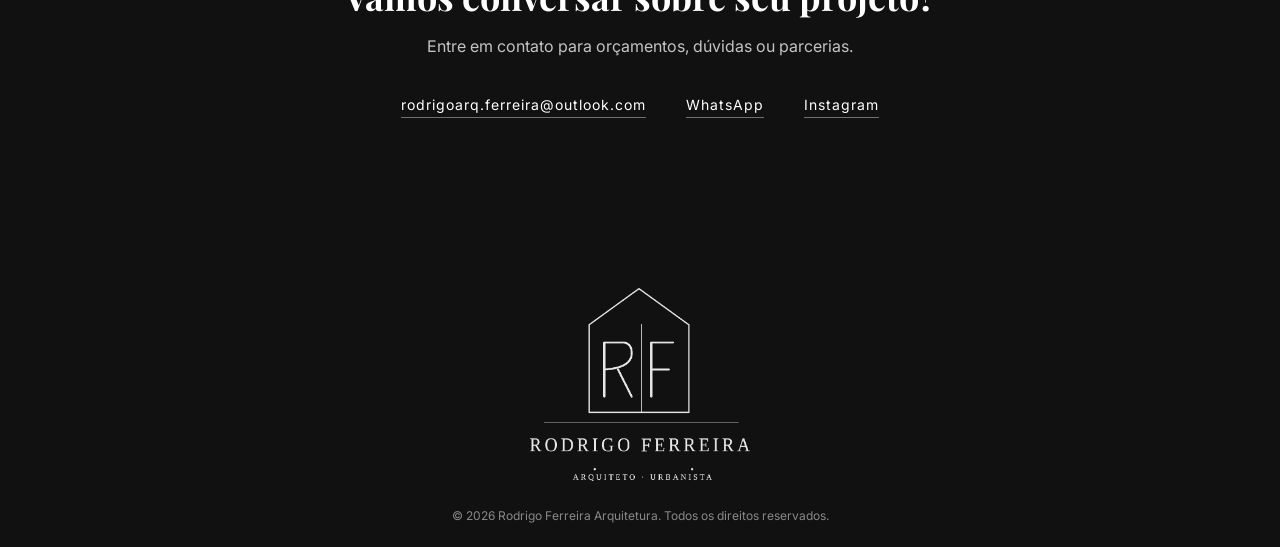
==== commit a152537d: "Update index.html" ====
--- a/index.html
+++ b/index.html
@@ -174,6 +174,7 @@
 </section>
 
 <footer class="footer">
+    <img src="assets/images/logo.png" alt="Rodrigo Ferreira Arquiteto e Urbanista" class="footer-logo">
     <p>&copy; 2026 Rodrigo Ferreira Arquitetura. Todos os direitos reservados.</p>
 </footer>
 
--- a/style.css
+++ b/style.css
@@ -23,17 +23,13 @@
 }
 
 .logo {
-    position: absolute;
-    left: 50%;
-    transform: translateX(-50%);
     display: block;
 }
 
 .logo img {
-    height: 64px;
+    height: 48px;
     width: auto;
     display: block;
-    transition: filter 0.3s ease;
 }
 
 /* HERO COM IMAGEM */
@@ -364,8 +360,16 @@
     background: #111;
     color: rgba(255,255,255,0.5);
     text-align: center;
-    padding: 24px;
+    padding: 50px 24px 24px;
     font-size: 12px;
+}
+
+.footer-logo {
+    max-width: 220px;
+    width: 100%;
+    height: auto;
+    margin-bottom: 24px;
+    filter: brightness(0) invert(1) opacity(0.9);
 }
 
 /* LIGHTBOX */
@@ -475,7 +479,7 @@
     }
 
     .logo img {
-        height: 44px;
+        height: 36px;
     }
 
     .menu-toggle {
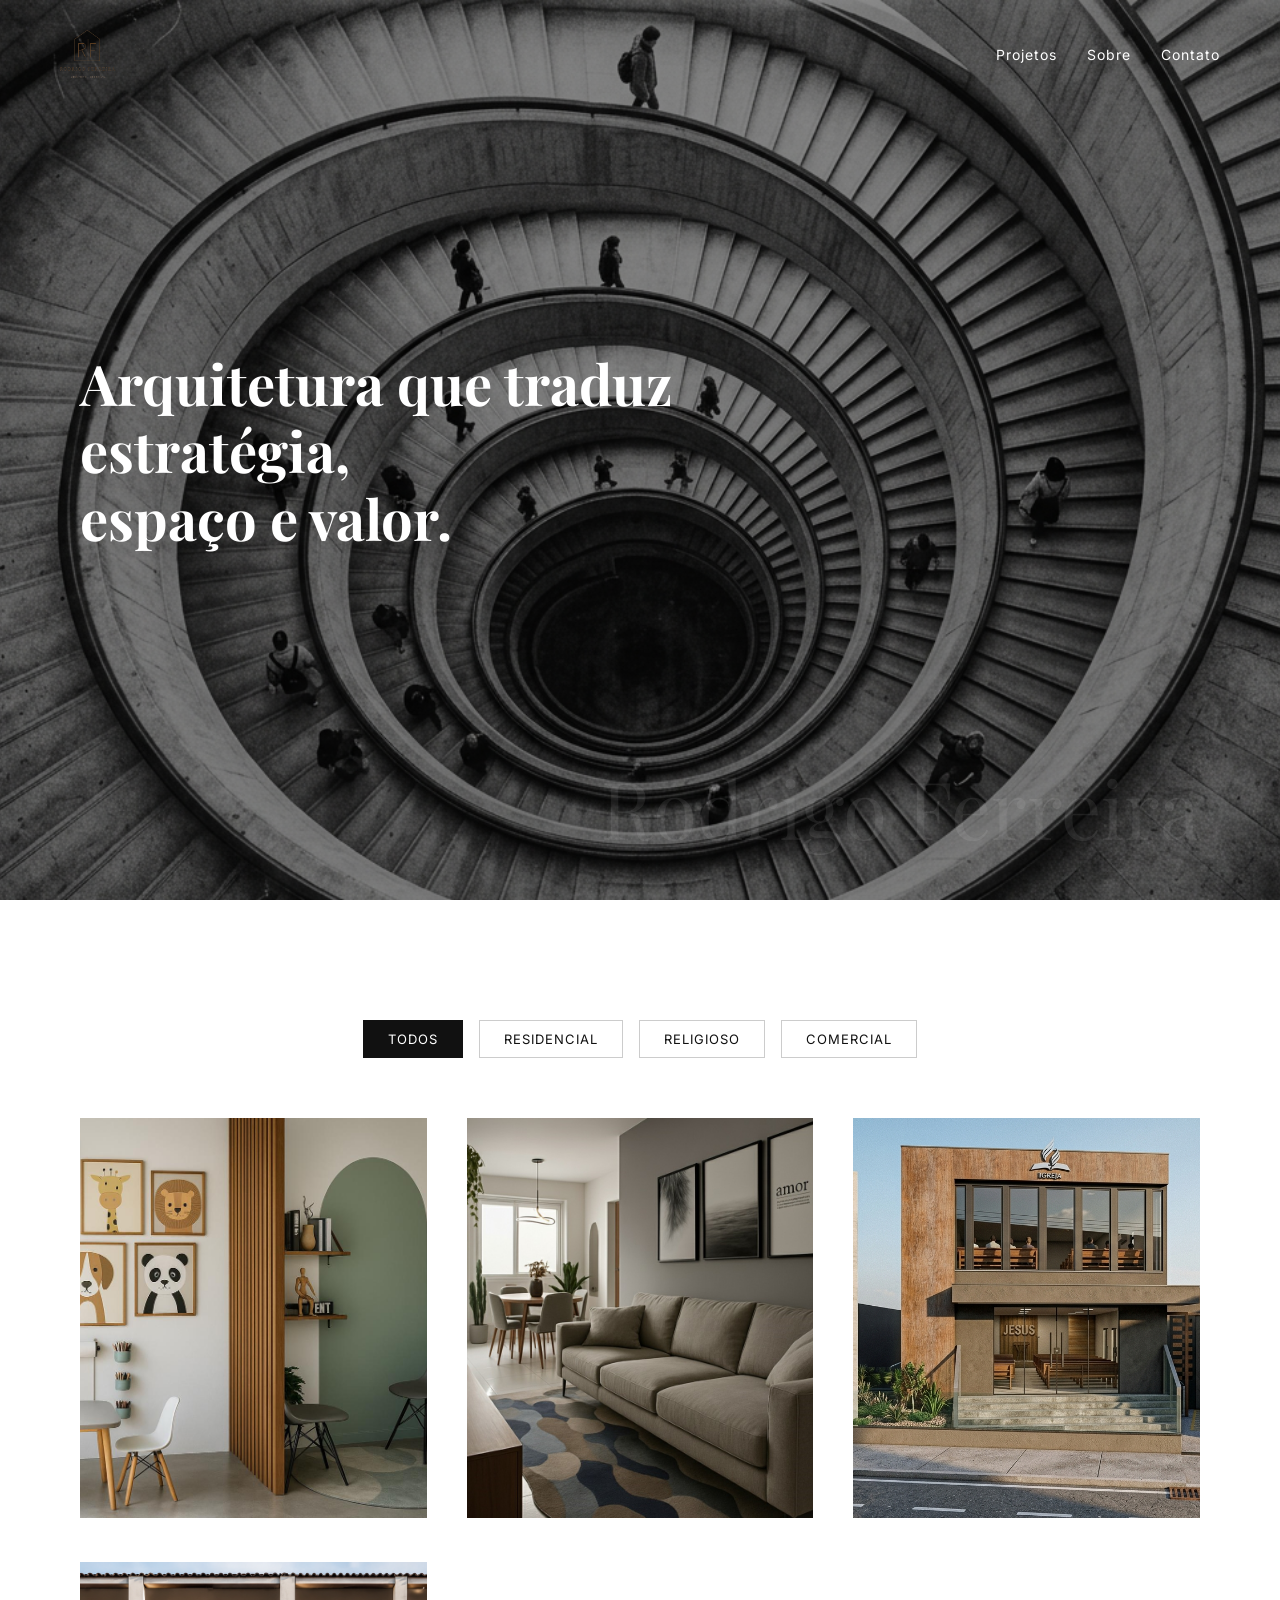
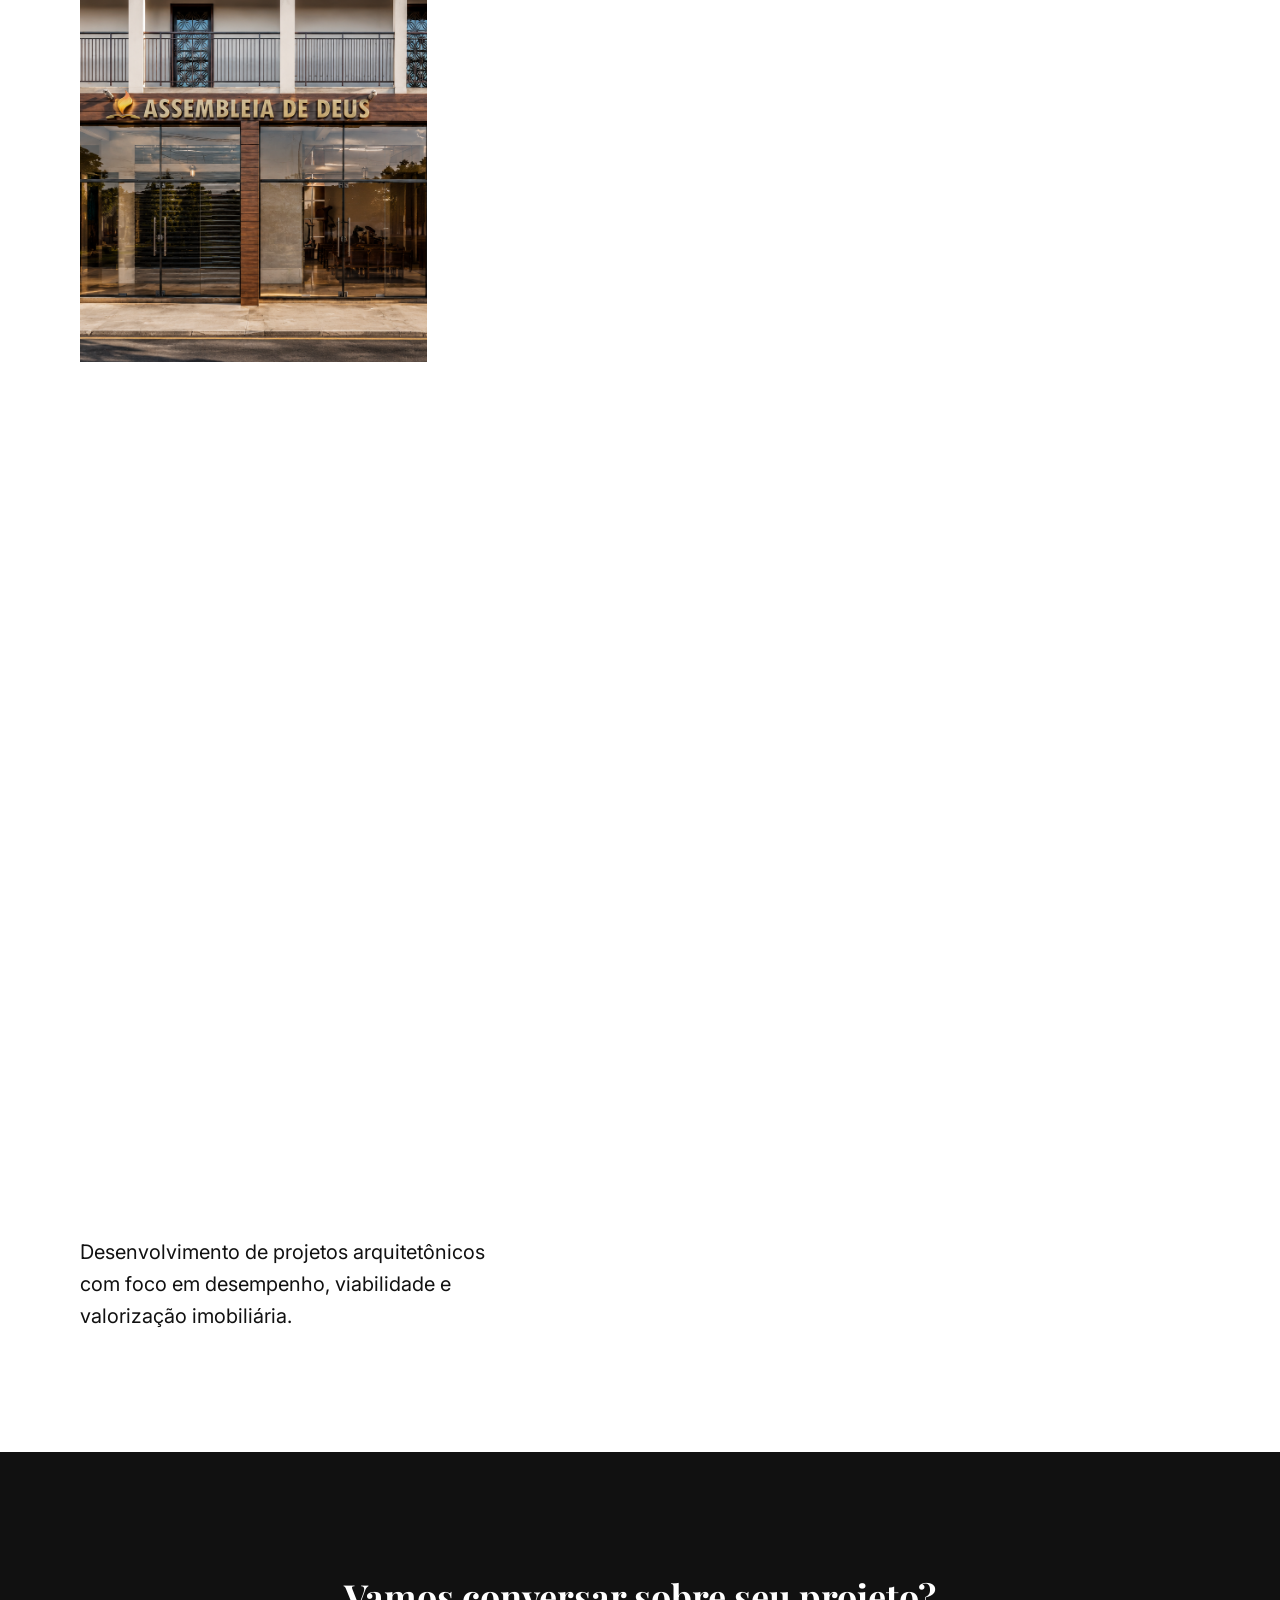
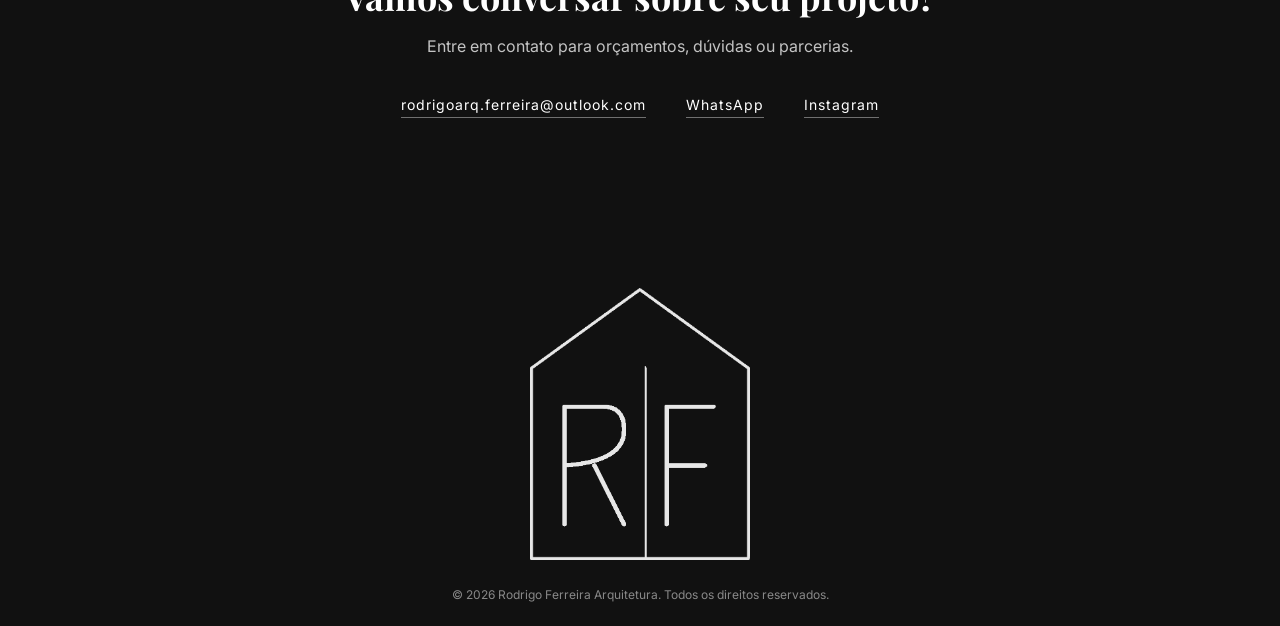
==== commit ea3d02c0: "Update footer logo image in index.html" ====
--- a/index.html
+++ b/index.html
@@ -174,7 +174,7 @@
 </section>
 
 <footer class="footer">
-    <img src="assets/images/logo.png" alt="Rodrigo Ferreira Arquiteto e Urbanista" class="footer-logo">
+    <img src="assets/images/logo-icone.png" alt="Rodrigo Ferreira Arquiteto e Urbanista" class="footer-logo">
     <p>&copy; 2026 Rodrigo Ferreira Arquitetura. Todos os direitos reservados.</p>
 </footer>
 
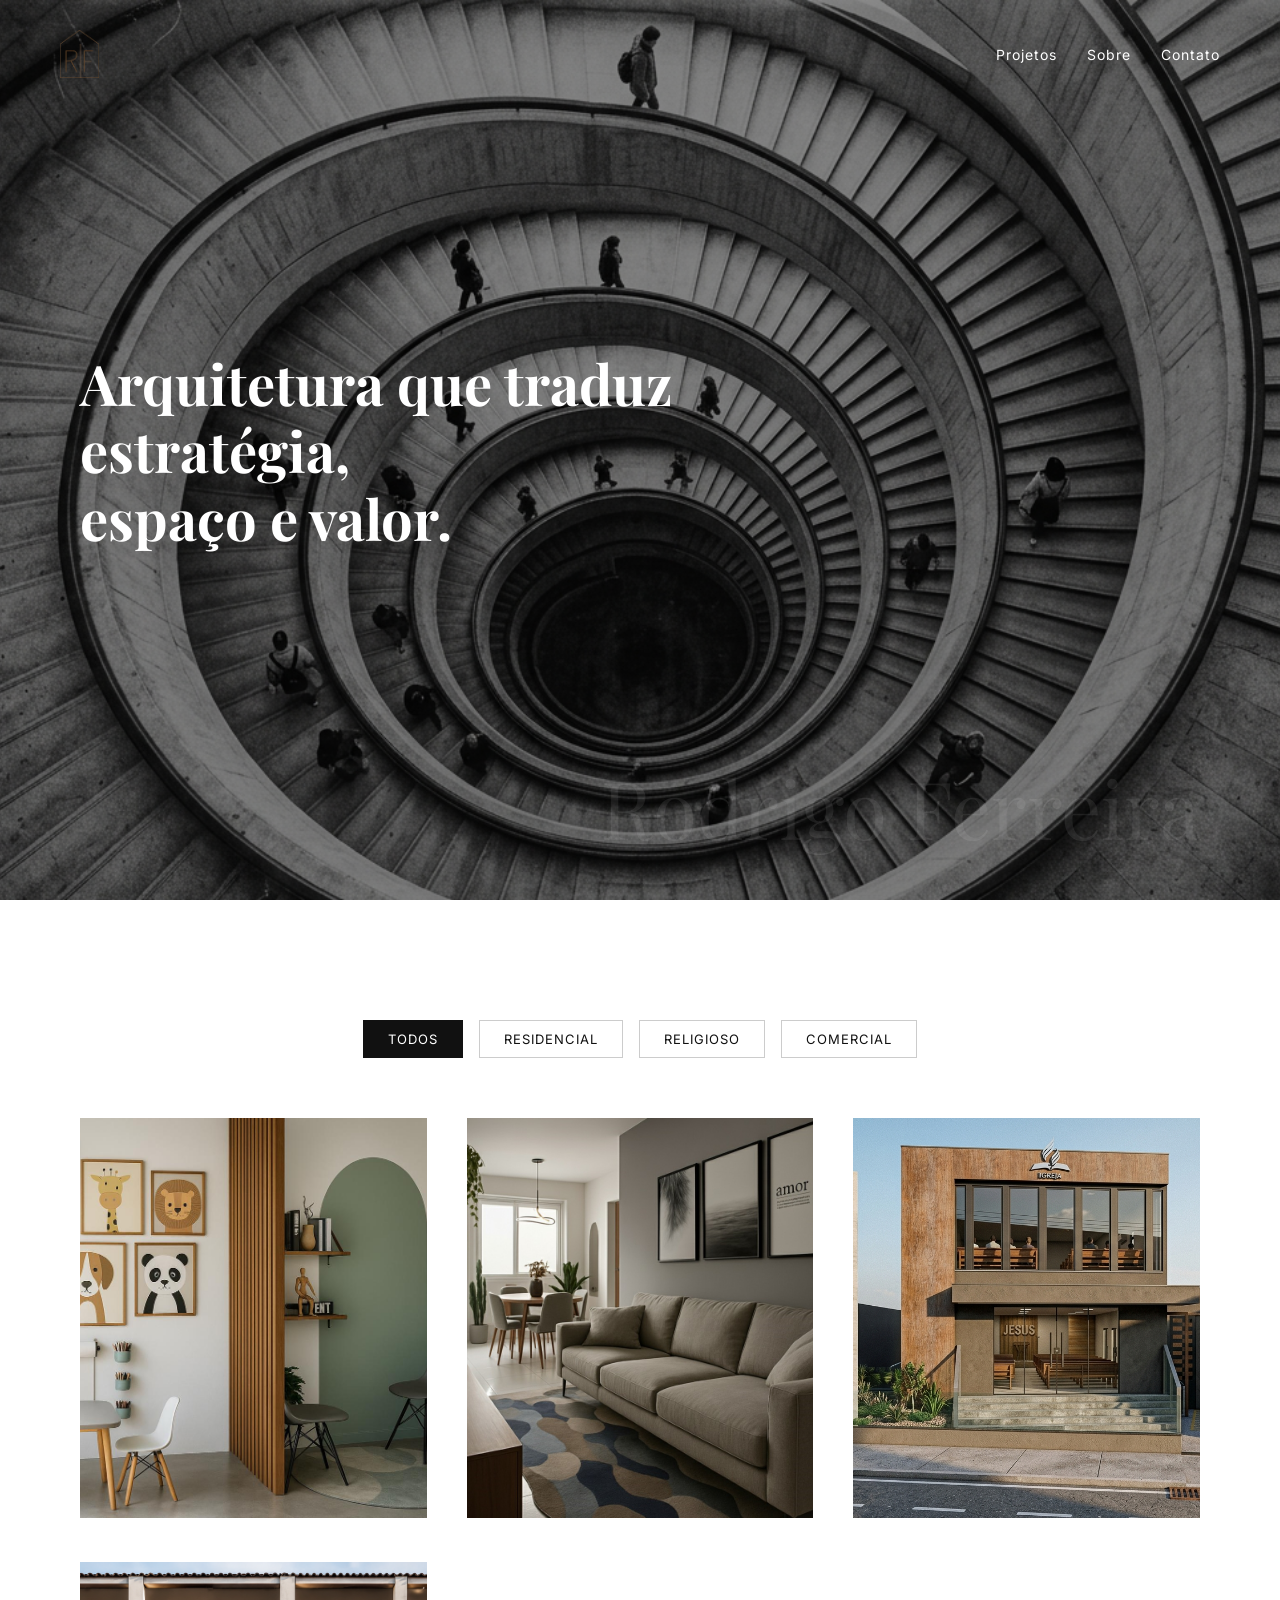
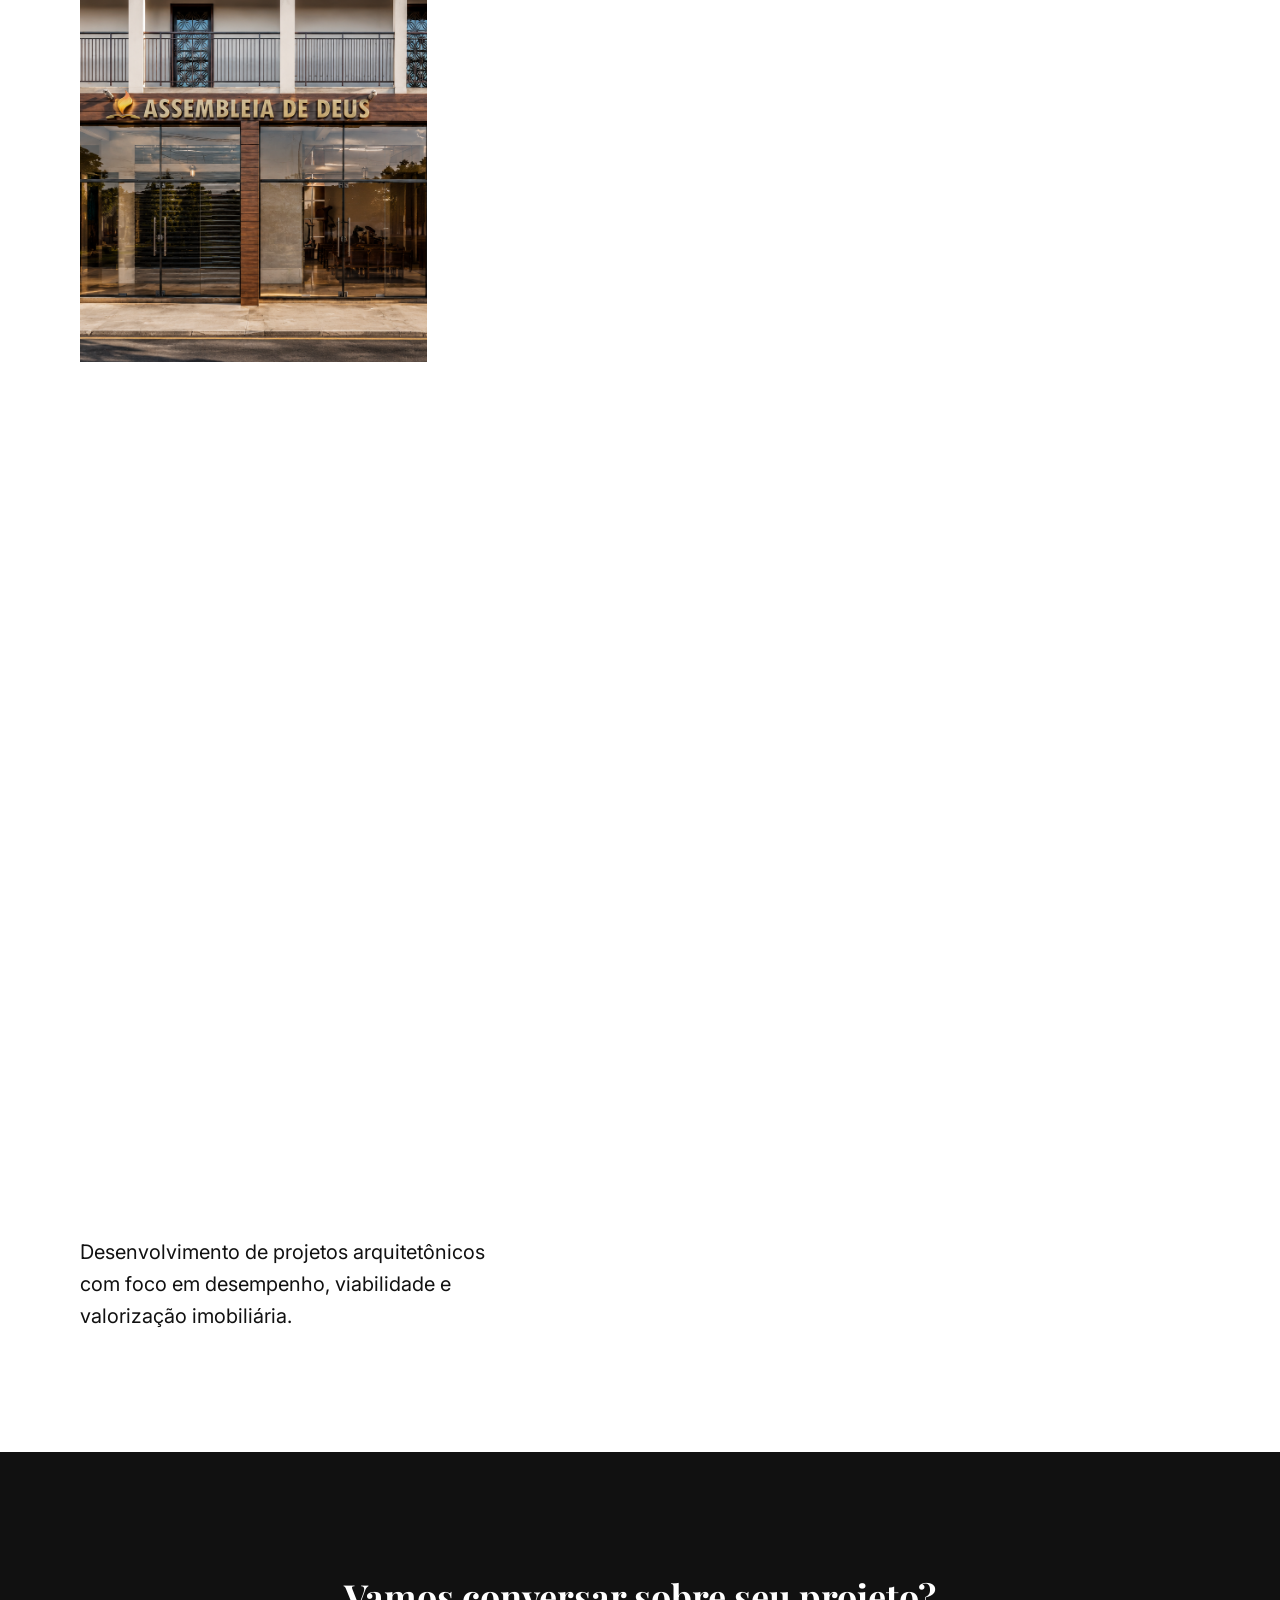
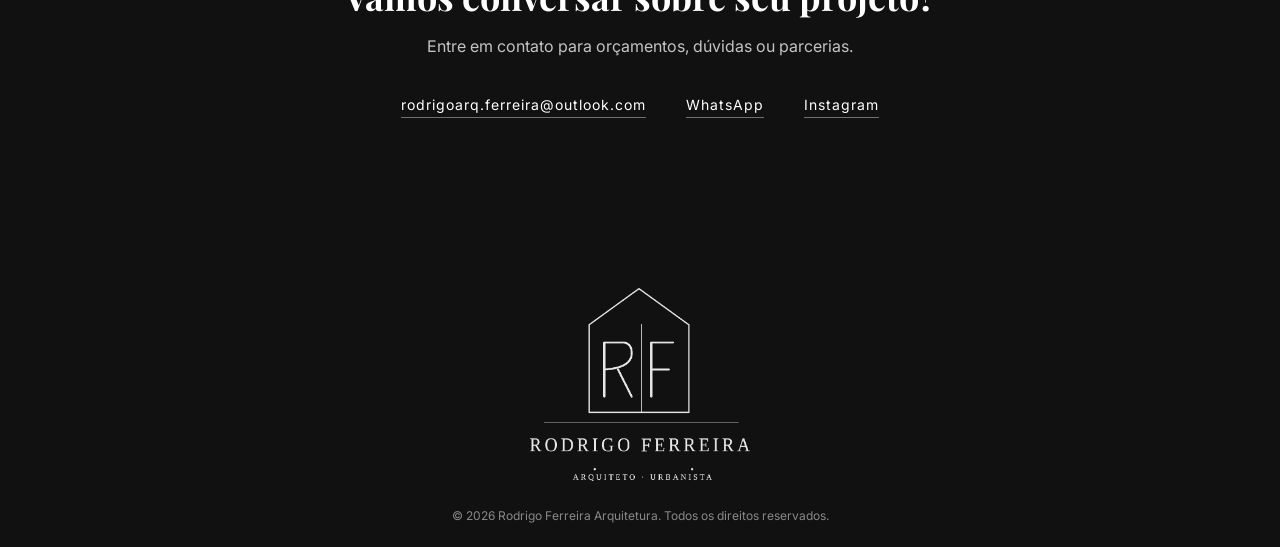
==== commit 8ba27380: "Update index.html" ====
--- a/index.html
+++ b/index.html
@@ -17,7 +17,7 @@
 <!-- NAV -->
 <header class="nav">
     <a href="#" class="logo">
-        <img src="assets/images/logo.png" alt="Rodrigo Ferreira Arquiteto">
+        <img src="assets/images/logo-icone.png" alt="Rodrigo Ferreira Arquiteto">
     </a>
  
     <button class="menu-toggle" aria-label="Abrir menu" aria-expanded="false">
@@ -174,7 +174,7 @@
 </section>
 
 <footer class="footer">
-    <img src="assets/images/logo-icone.png" alt="Rodrigo Ferreira Arquiteto e Urbanista" class="footer-logo">
+    <img src="assets/images/logo.png" alt="Rodrigo Ferreira Arquiteto e Urbanista" class="footer-logo">
     <p>&copy; 2026 Rodrigo Ferreira Arquitetura. Todos os direitos reservados.</p>
 </footer>
 
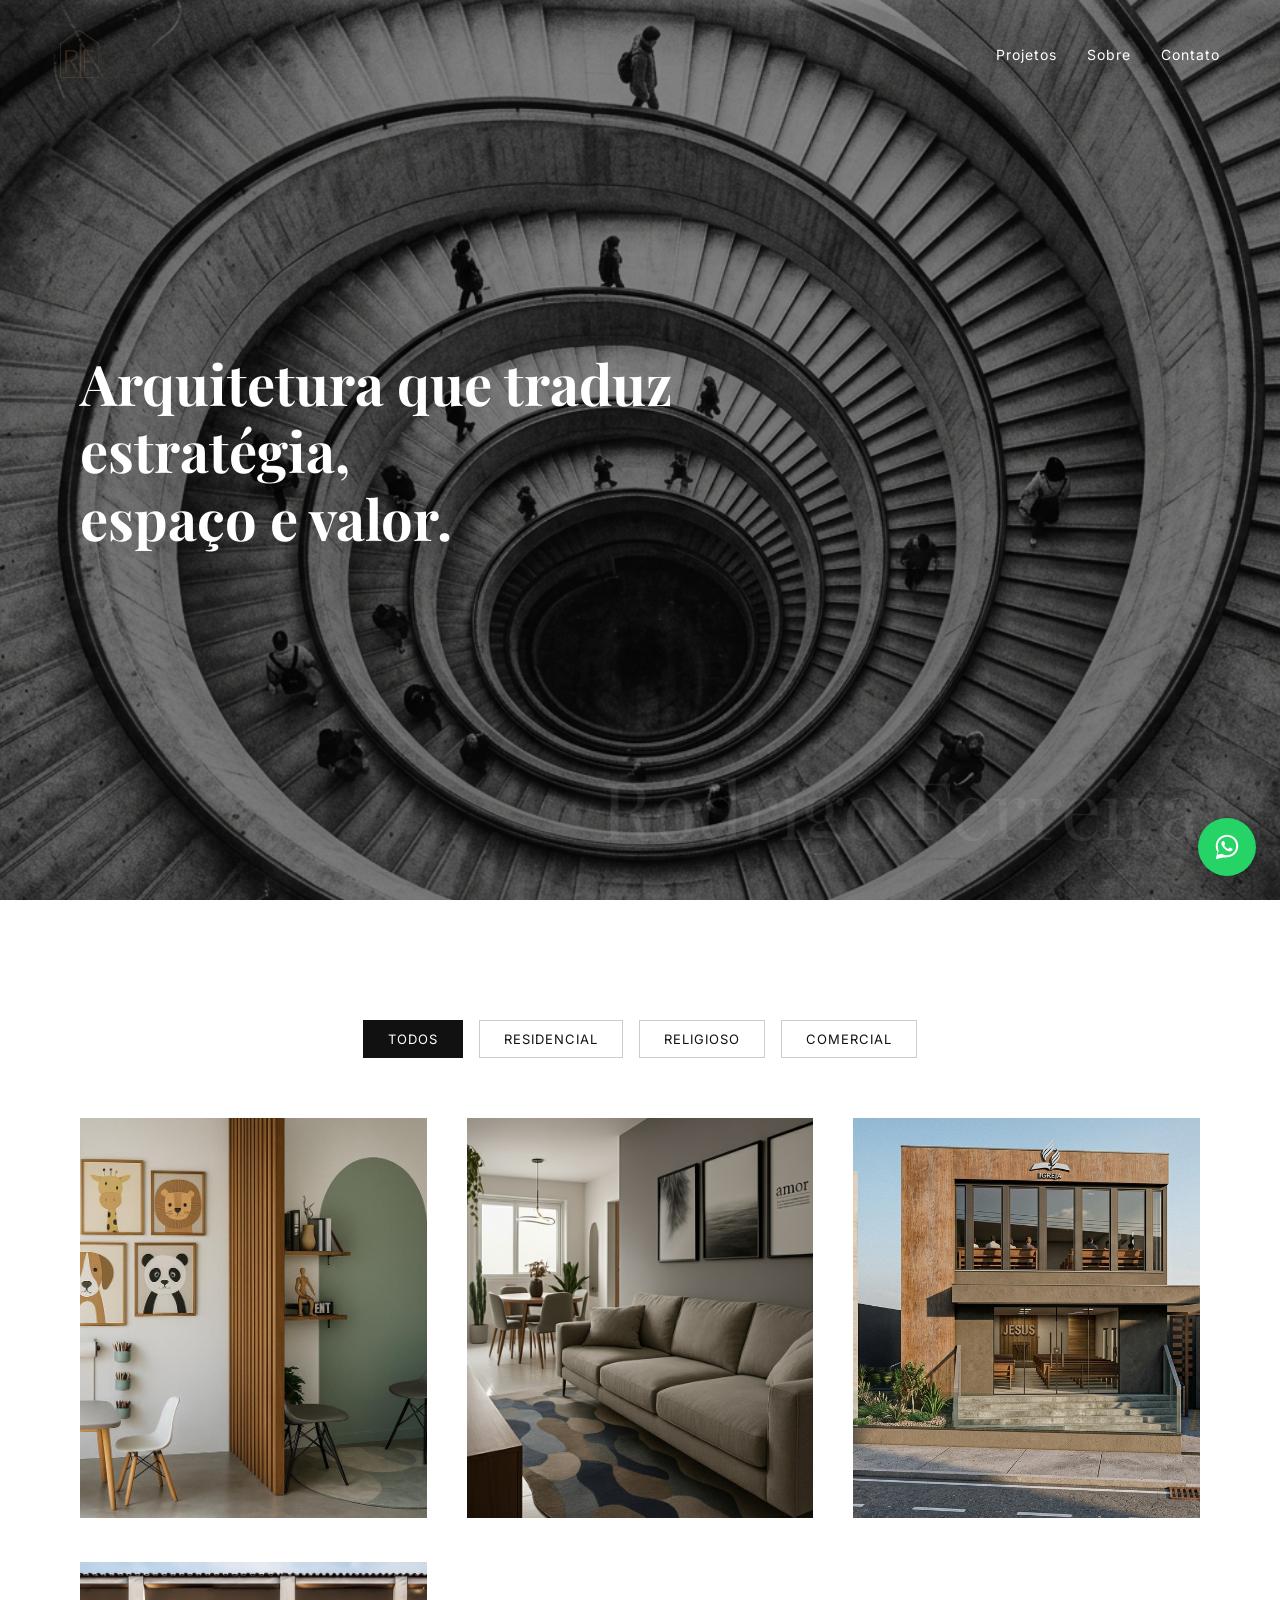
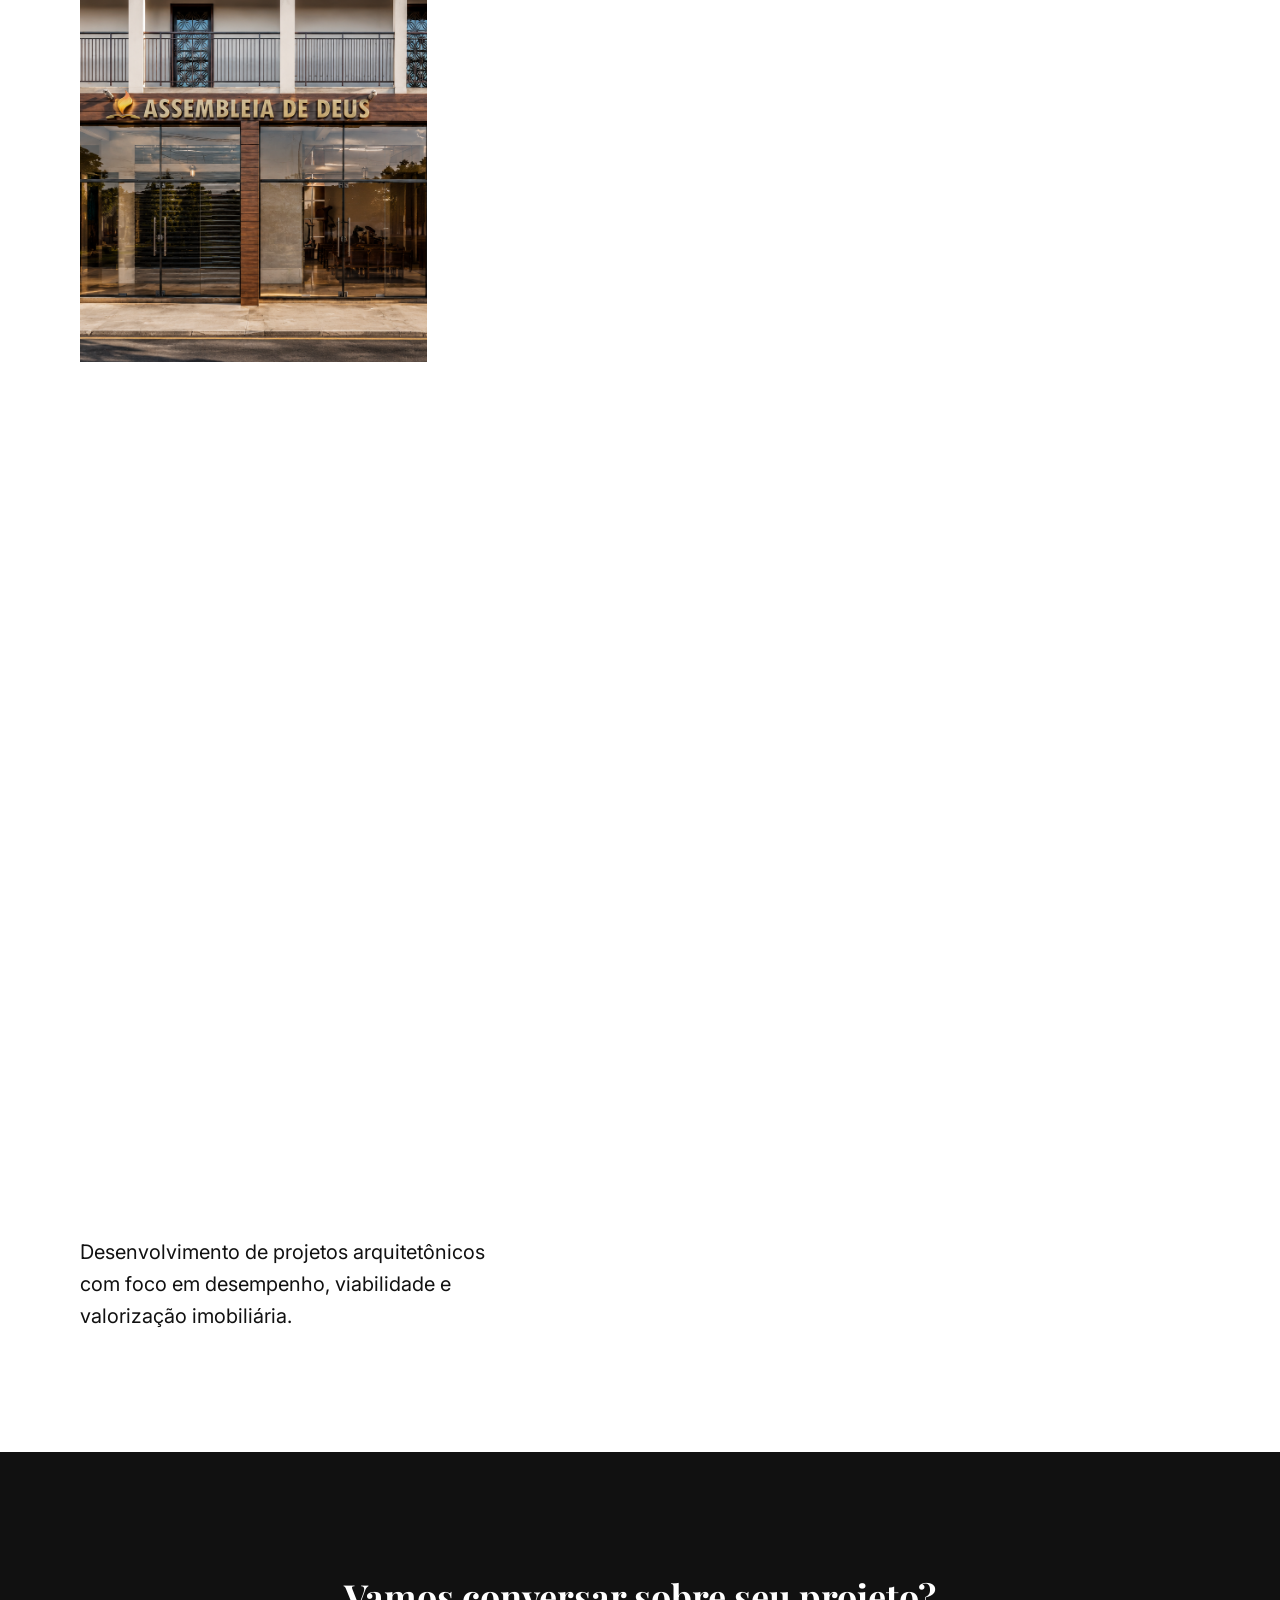
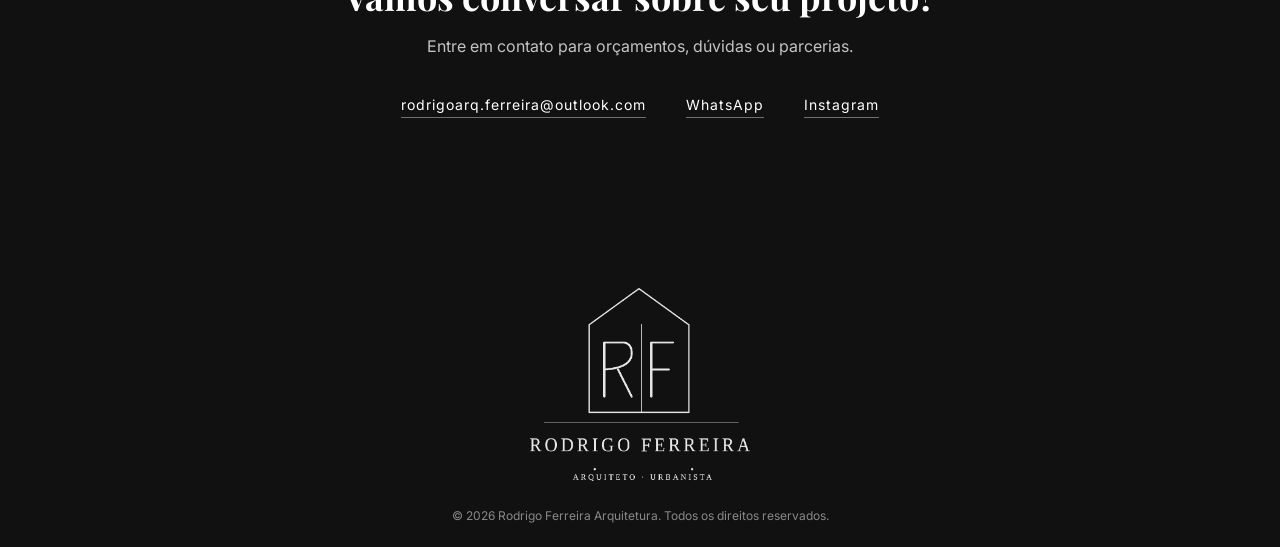
==== commit 07c4d3ab: "Update index.html" ====
--- a/index.html
+++ b/index.html
@@ -3,17 +3,18 @@
 <head>
 <meta charset="UTF-8">
 <meta name="viewport" content="width=device-width, initial-scale=1.0">
-
+ 
 <title>Rodrigo Ferreira | Arquitetura</title>
 <meta name="description" content="Portfólio de projetos arquitetônicos de Rodrigo Ferreira: residencial, comercial e institucional, com foco em desempenho, viabilidade e valorização imobiliária.">
-
+<link rel="icon" href="favicon.ico" type="image/x-icon">
+ 
 <link href="https://fonts.googleapis.com/css2?family=Playfair+Display:wght@600&family=Inter:wght@300;400&display=swap" rel="stylesheet">
-
+ 
 <link rel="stylesheet" href="style.css">
 </head>
-
+ 
 <body>
-
+ 
 <!-- NAV -->
 <header class="nav">
     <a href="#" class="logo">
@@ -32,22 +33,22 @@
         <a href="#contato">Contato</a>
     </div>
 </header>
-
+ 
 <!-- HERO COM FUNDO -->
 <section class="hero">
     <div class="overlay"></div>
-
+ 
     <h1>
         Arquitetura que traduz estratégia,<br>
         espaço e valor.
     </h1>
-
+ 
     <span class="hero-name">Rodrigo Ferreira</span>
 </section>
-
+ 
 <!-- PORTFÓLIO -->
 <section class="portfolio" id="portfolio">
-
+ 
     <!-- FILTROS DE CATEGORIA -->
     <div class="filters">
         <button class="filter-btn active" data-filter="todos">Todos</button>
@@ -55,13 +56,13 @@
         <button class="filter-btn" data-filter="religioso">Religioso</button>
         <button class="filter-btn" data-filter="comercial">Comercial</button>
     </div>
-
+ 
     <div class="grid">
-
+ 
     <!-- PROJETO 1 -->
     <div class="item" data-category="comercial" data-title="Consultório de Psicologia" data-images="assets/images/psicologia-1.jpg, assets/images/psicologia-2.jpg, assets/images/psicologia-3.jpg">
         <img src="assets/images/psicologia-1.jpg" alt="Consultório de Psicologia" loading="lazy">
-
+ 
         <div class="project-info">
             <h3>Consultório de Psicologia</h3>
             <p>
@@ -70,11 +71,11 @@
             </p>
         </div>
     </div>
-
+ 
     <!-- PROJETO 2 -->
-    <div class="item" data-category="residencial" data-title="Apartamento Residencial" data-images="assets/images/residencial-1.jpg, assets/images/residencial-2.jpg, assets/images/residencial-3.jpg, assets/images/residencial-4.jpg, assets/images/residencial-5.jpg, assets/images/residencial-6.jpg, assets/images/residencial-7.jpg">
+    <div class="item" data-category="residencial" data-title="Apartamento Residencial" data-images="assets/images/residencial-1.jpg, assets/images/residencial-2.jpg, assets/images/residencial-3.jpg">
         <img src="assets/images/residencial-1.jpg" alt="Apartamento Residencial" loading="lazy">
-
+ 
         <div class="project-info">
             <h3>Apartamento Residencial</h3>
             <p>
@@ -83,11 +84,11 @@
             </p>
         </div>
     </div>
-
+ 
     <!-- PROJETO 3 -->
-    <div class="item" data-category="religioso" data-title="Igreja Templo do Deus Vivo" data-images="assets/images/religioso-1.jpg, assets/images/religioso-2.jpg, assets/images/religioso-3.jpg, assets/images/religioso-4.jpg">
+    <div class="item" data-category="religioso" data-title="Igreja Templo do Deus Vivo" data-images="assets/images/religioso-1.jpg, assets/images/religioso-2.jpg, assets/images/religioso-3.jpg">
         <img src="assets/images/religioso-1.jpg" alt="Templo Religioso" loading="lazy">
-
+ 
         <div class="project-info">
             <h3>Igreja Templo do Deus Vivo</h3>
             <p>
@@ -97,7 +98,7 @@
             </p>
         </div>
     </div>
-
+ 
     <!-- PROJETO 4 -->
     <div class="item" data-category="religioso" data-title="Assembleia - São Caetano" data-images="assets/images/assembleia-saocaetano-1.jpg, assets/images/assembleia-saocaetano-2.jpg, assets/images/assembleia-saocaetano-3.jpg, assets/images/assembleia-saocaetano-4.jpg, assets/images/assembleia-saocaetano-5.jpg">
         <img src="assets/images/assembleia-saocaetano-1.jpg" alt="Assembleia - São Caetano" loading="lazy">
@@ -105,29 +106,31 @@
         <div class="project-info">
             <h3>Assembleia - São Caetano</h3>
             <p>
-                Reforma arquitetônica com foco na renovação da fachada, hall de entrada e ambientes internos do templo, unindo identidade visual renovada ao conforto e funcionalidade dos espaços de culto.
+                Projeto arquitetônico de templo religioso, com foco na organização
+                dos espaços de culto, conforto dos fiéis e valorização da
+                experiência coletiva.
             </p>
         </div>
     </div>
  
-    </div>    
-
+    </div>
+ 
 </section>
-
+ 
 <!-- LIGHTBOX / GALERIA DO PROJETO -->
 <div class="lightbox" id="lightbox">
     <button class="lightbox-close" aria-label="Fechar">&times;</button>
     <button class="lightbox-prev" aria-label="Foto anterior">&#8249;</button>
-
+ 
     <div class="lightbox-content">
         <img src="" alt="" id="lightbox-img">
         <h3 id="lightbox-title"></h3>
         <span class="lightbox-counter" id="lightbox-counter"></span>
     </div>
-
+ 
     <button class="lightbox-next" aria-label="Próxima foto">&#8250;</button>
 </div>
-
+ 
 <!-- VÍDEOS EM DESTAQUE -->
 <section class="video-section">
  
@@ -150,9 +153,9 @@
             <h2>Assembleia - São Caetano</h2>
         </div>
     </div>
-
+ 
 </section>
-
+ 
 <!-- SOBRE -->
 <section class="about" id="about">
     <p>
@@ -160,25 +163,32 @@
         viabilidade e valorização imobiliária.
     </p>
 </section>
-
+ 
 <!-- CONTATO -->
 <section class="contato" id="contato">
     <h2>Vamos conversar sobre seu projeto?</h2>
     <p>Entre em contato para orçamentos, dúvidas ou parcerias.</p>
-
+ 
     <div class="contato-links">
         <a href="mailto:rodrigoarq.ferreira@outlook.com">rodrigoarq.ferreira@outlook.com</a>
         <a href="https://wa.me/5531992468244" target="_blank" rel="noopener">WhatsApp</a>
         <a href="https://www.instagram.com/rdgoarquiteto?igsh=bmphaG1iZGh3NHo5&utm_source=qr" target="_blank" rel="noopener">Instagram</a>
     </div>
 </section>
-
+ 
 <footer class="footer">
     <img src="assets/images/logo.png" alt="Rodrigo Ferreira Arquiteto e Urbanista" class="footer-logo">
     <p>&copy; 2026 Rodrigo Ferreira Arquitetura. Todos os direitos reservados.</p>
 </footer>
-
+ 
+<!-- BOTÃO FLUTUANTE WHATSAPP -->
+<a href="https://wa.me/5531992468244" target="_blank" rel="noopener" class="whatsapp-float" aria-label="Conversar no WhatsApp">
+    <svg viewBox="0 0 32 32" width="30" height="30" fill="#fff">
+        <path d="M16.001 3C9.373 3 4 8.373 4 15c0 2.362.691 4.562 1.883 6.412L4 29l7.771-1.845A11.93 11.93 0 0 0 16.001 27C22.629 27 28 21.627 28 15S22.629 3 16.001 3zm0 21.818a9.77 9.77 0 0 1-4.99-1.367l-.358-.213-4.611 1.095 1.122-4.494-.234-.368A9.78 9.78 0 0 1 6.182 15c0-5.415 4.404-9.818 9.819-9.818S25.82 9.585 25.82 15 21.416 24.818 16.001 24.818zm5.36-7.34c-.294-.147-1.74-.859-2.01-.957-.27-.098-.467-.147-.663.147-.196.294-.76.957-.932 1.153-.171.196-.343.221-.637.074-.294-.147-1.242-.458-2.366-1.461-.875-.78-1.466-1.744-1.637-2.038-.171-.294-.018-.453.129-.6.132-.132.294-.343.441-.514.147-.171.196-.294.294-.49.098-.196.049-.368-.025-.514-.074-.147-.663-1.6-.909-2.19-.239-.574-.482-.497-.663-.506-.171-.008-.368-.01-.564-.01-.196 0-.514.074-.784.368-.27.294-1.03 1.007-1.03 2.455 0 1.448 1.055 2.847 1.202 3.043.147.196 2.077 3.172 5.032 4.448.703.303 1.251.484 1.679.62.705.224 1.347.192 1.854.117.566-.084 1.74-.712 1.985-1.4.245-.688.245-1.278.171-1.4-.073-.123-.269-.196-.563-.343z"/>
+    </svg>
+</a>
+ 
 <script src="script.js"></script>
-
+ 
 </body>
 </html>
--- a/style.css
+++ b/style.css
@@ -370,6 +370,27 @@
     height: auto;
     margin-bottom: 24px;
     filter: brightness(0) invert(1) opacity(0.9);
+}
+
+/* BOTÃO FLUTUANTE WHATSAPP */
+.whatsapp-float {
+    position: fixed;
+    bottom: 24px;
+    right: 24px;
+    width: 58px;
+    height: 58px;
+    background: #25D366;
+    border-radius: 50%;
+    display: flex;
+    align-items: center;
+    justify-content: center;
+    box-shadow: 0 4px 16px rgba(0,0,0,0.3);
+    z-index: 50;
+    transition: transform 0.3s ease;
+}
+
+.whatsapp-float:hover {
+    transform: scale(1.08);
 }
 
 /* LIGHTBOX */
@@ -595,4 +616,12 @@
         width: 100%;
         height: 40vh;
     }
-}
+
+    /* WHATSAPP FLUTUANTE */
+    .whatsapp-float {
+        width: 50px;
+        height: 50px;
+        bottom: 16px;
+        right: 16px;
+    }
+}
